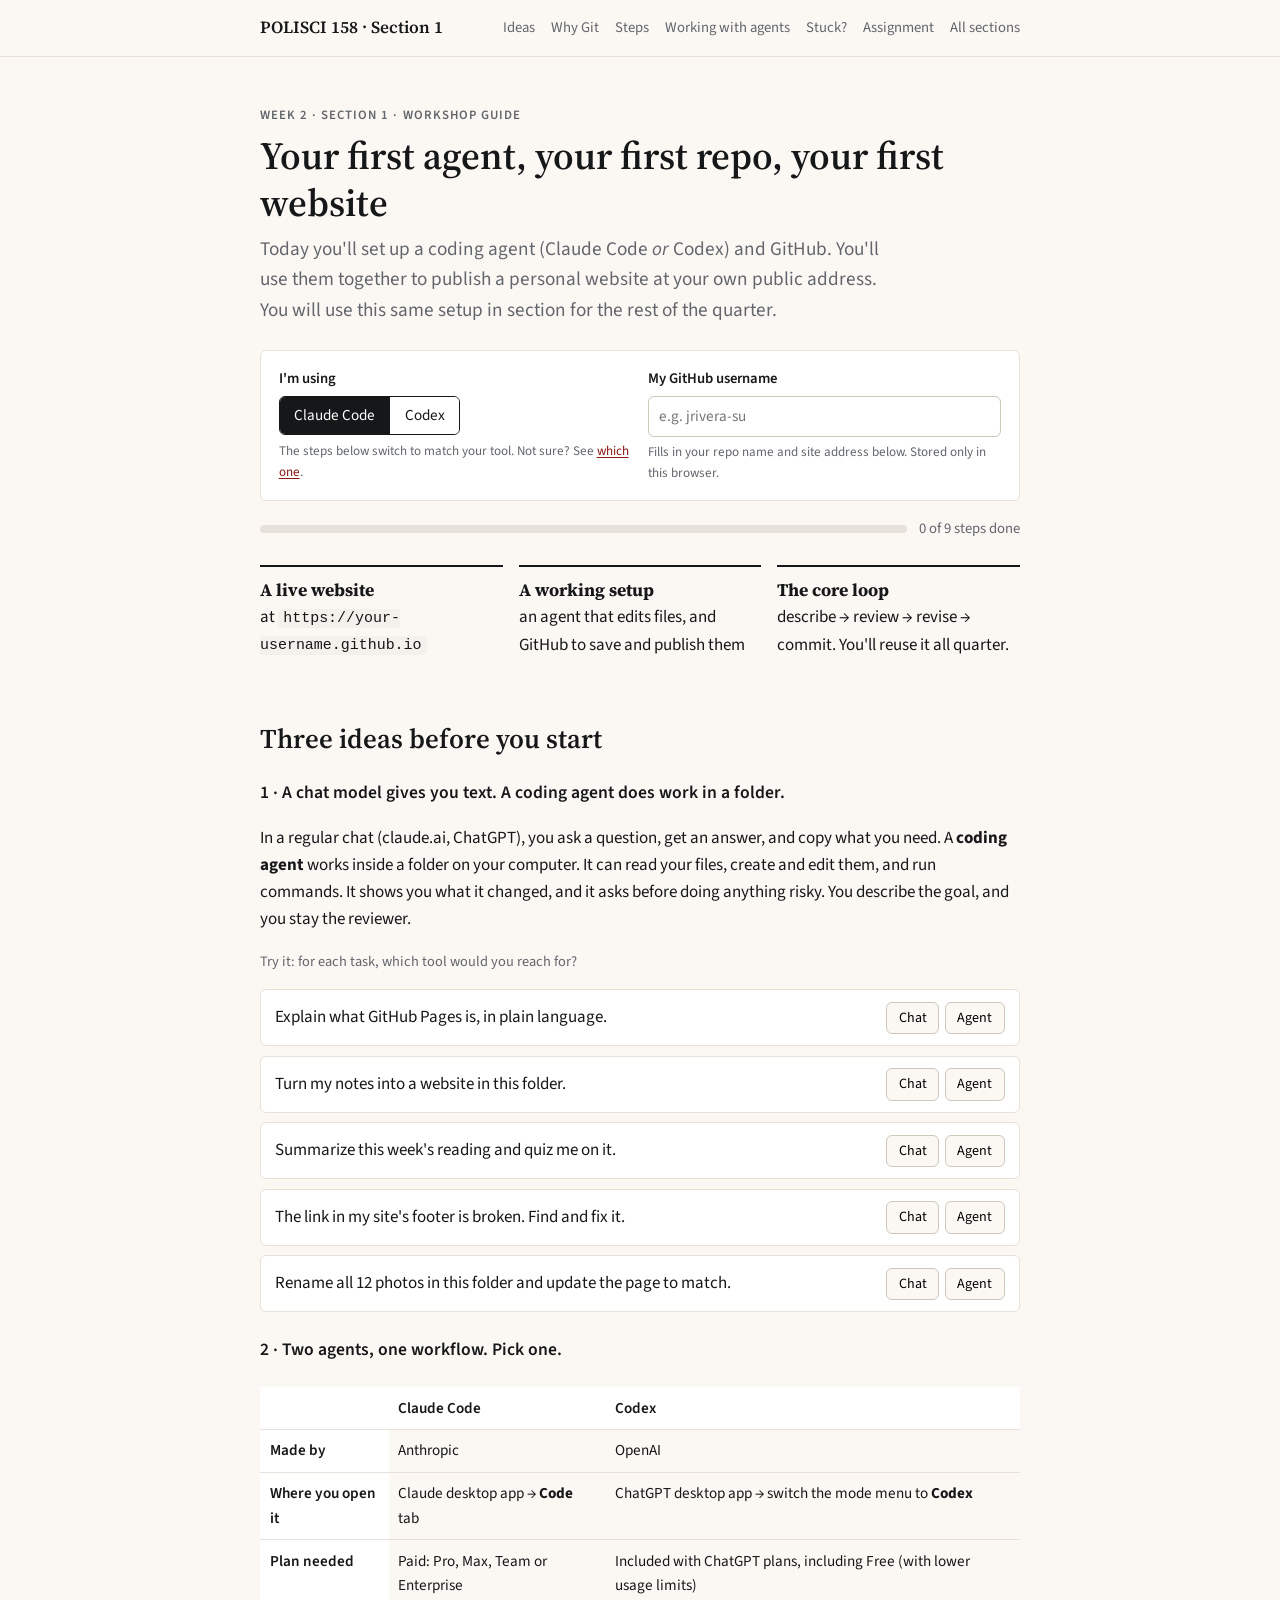
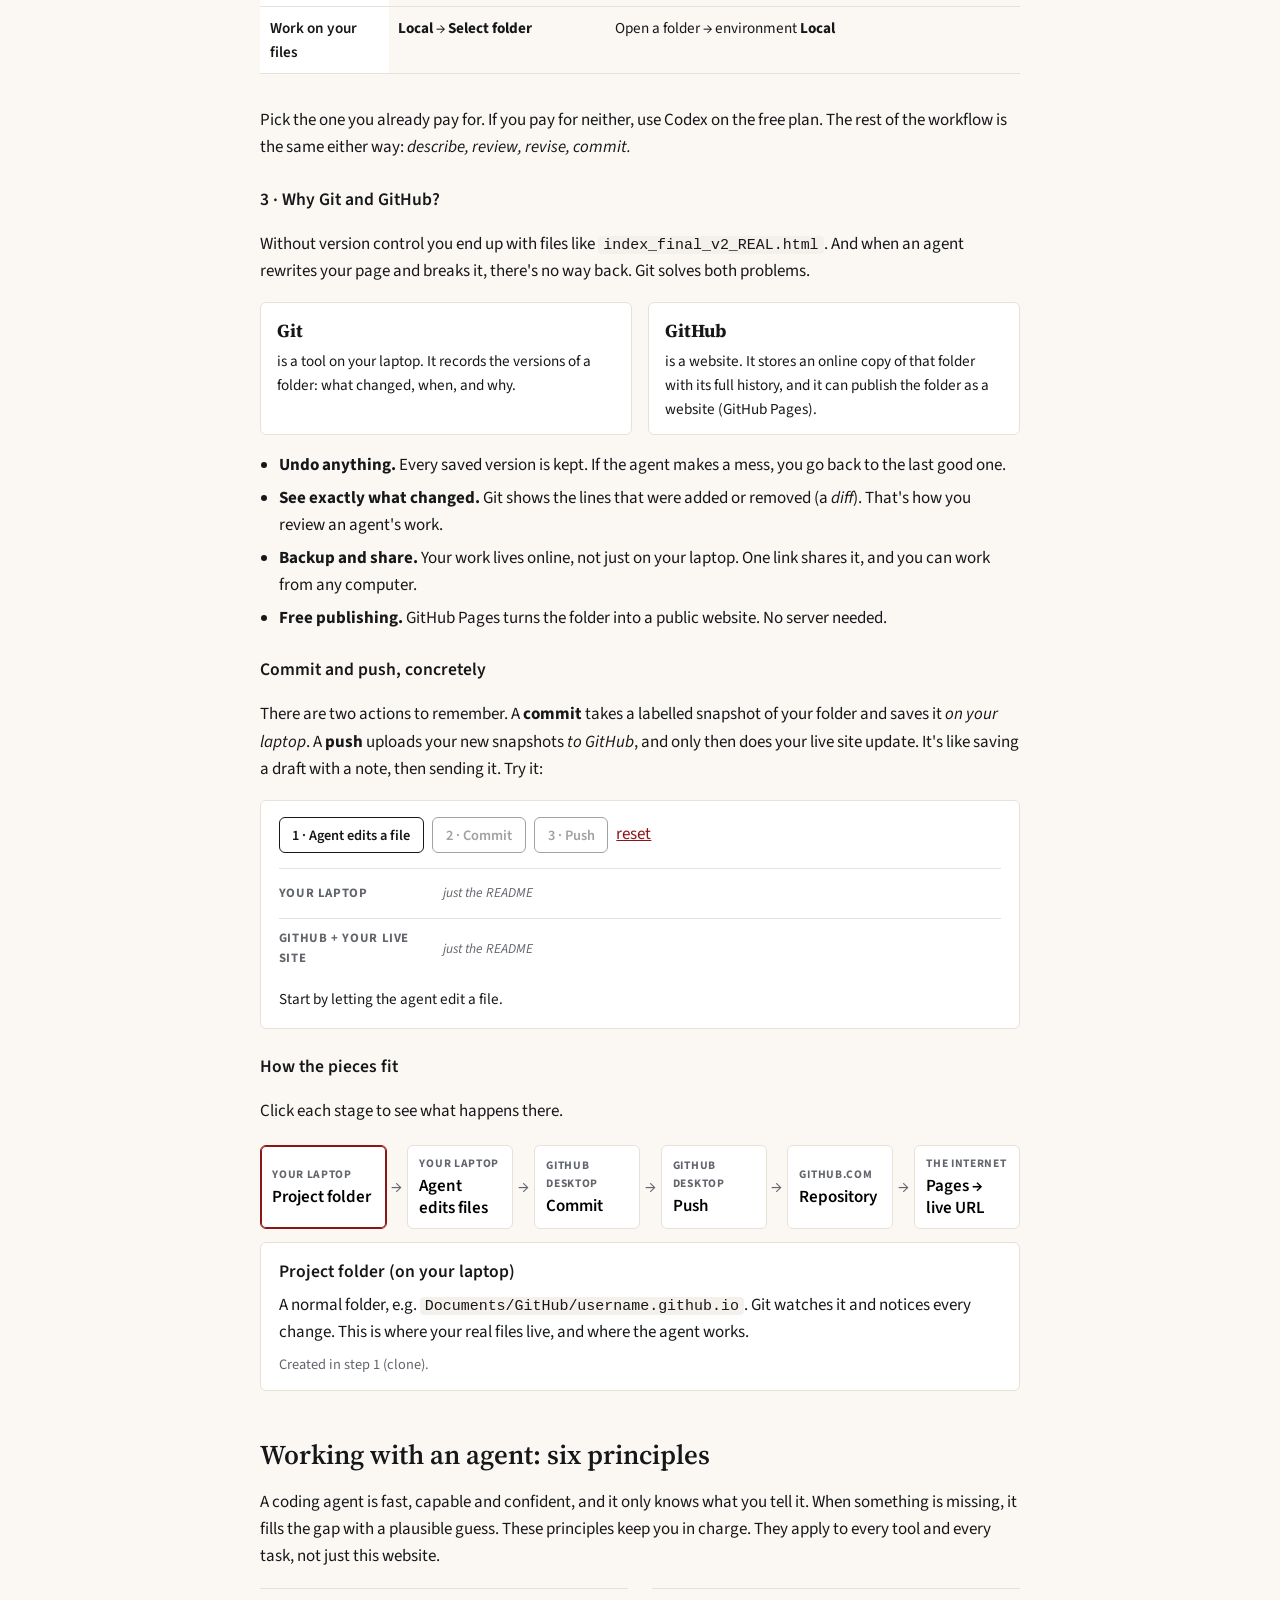
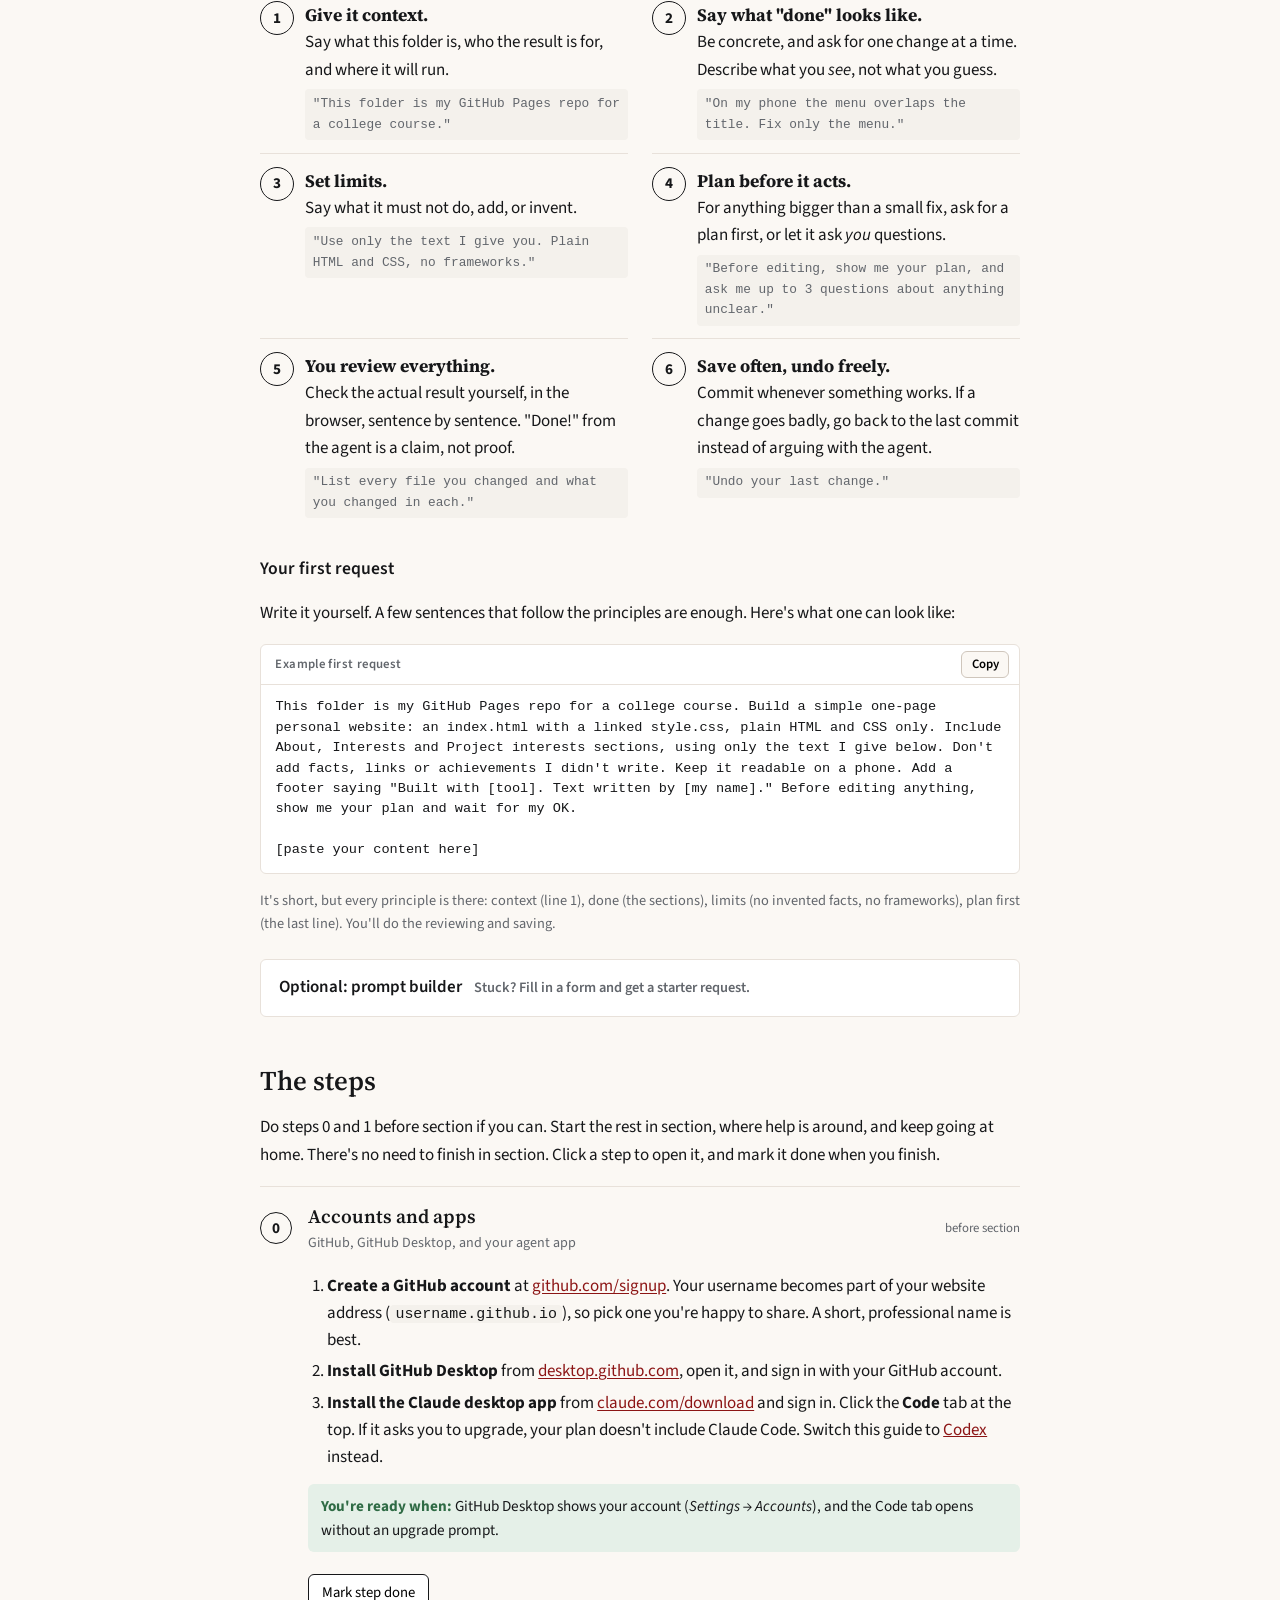
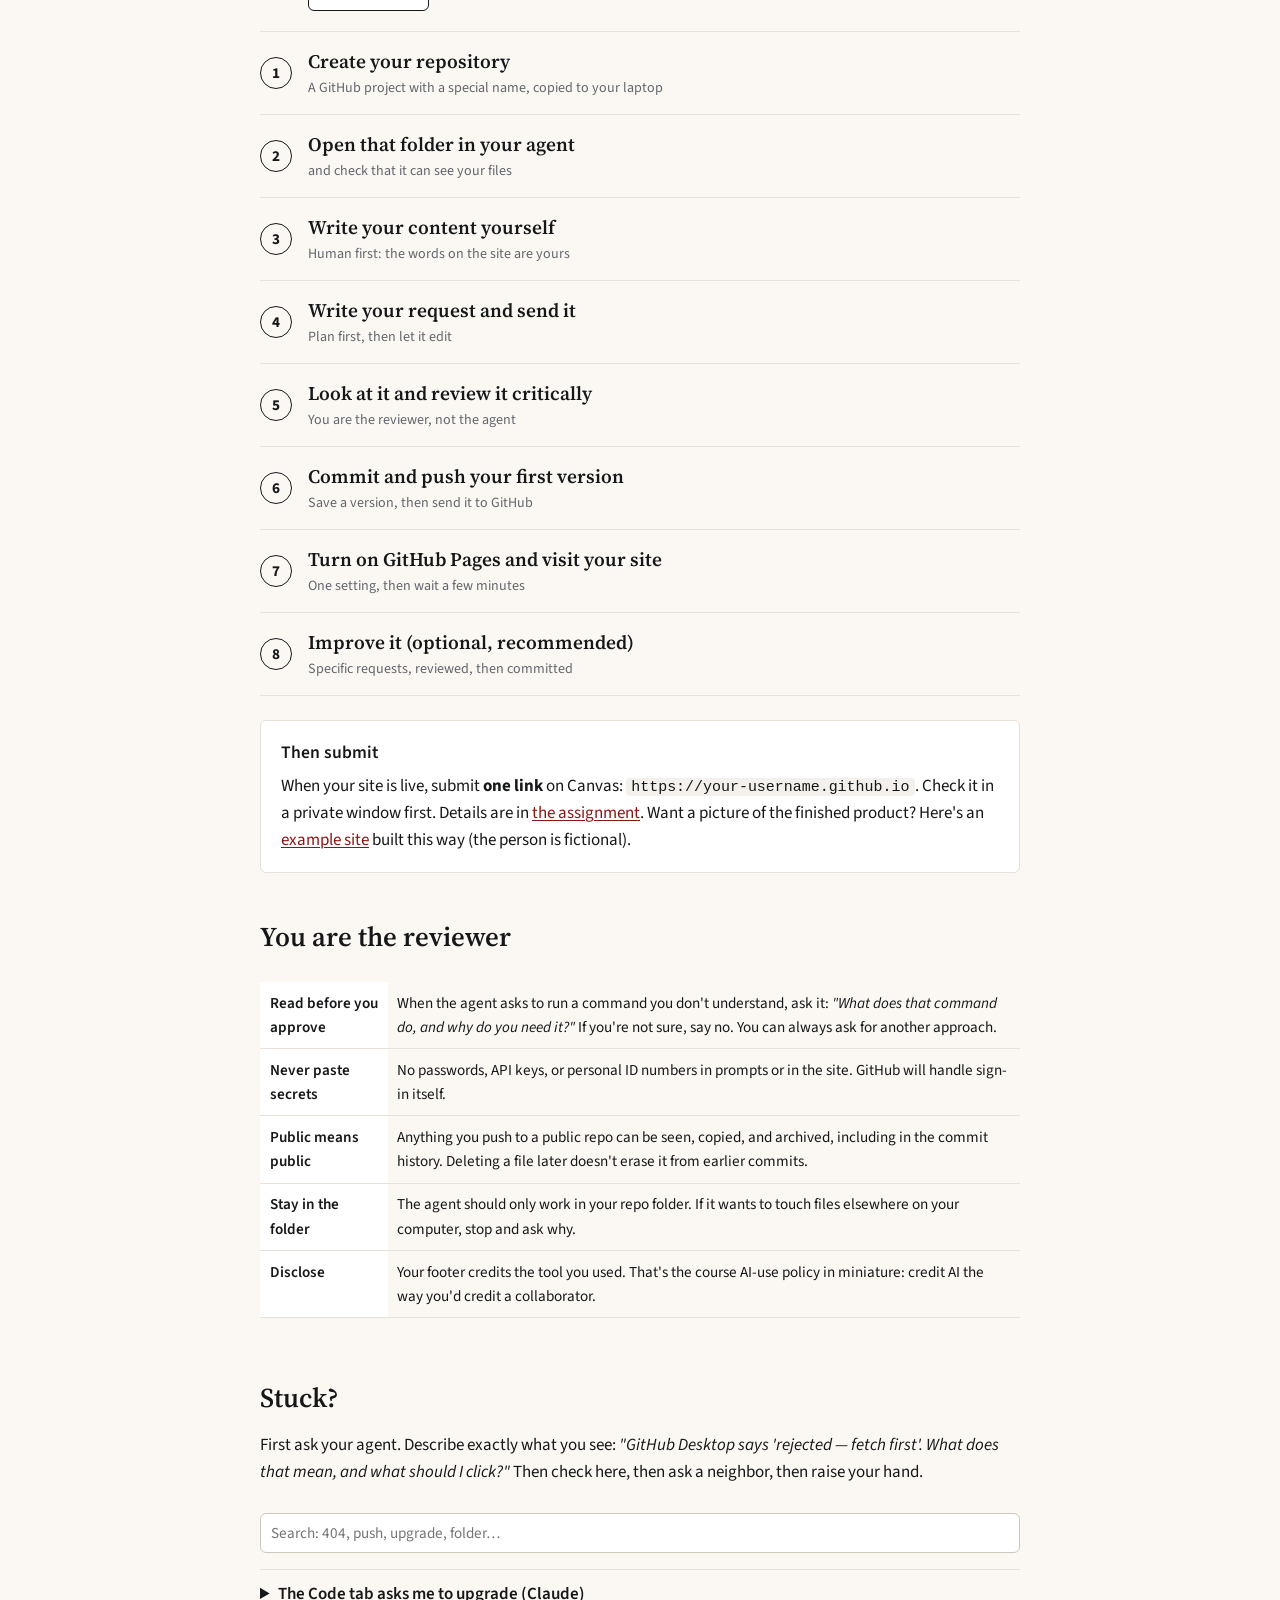
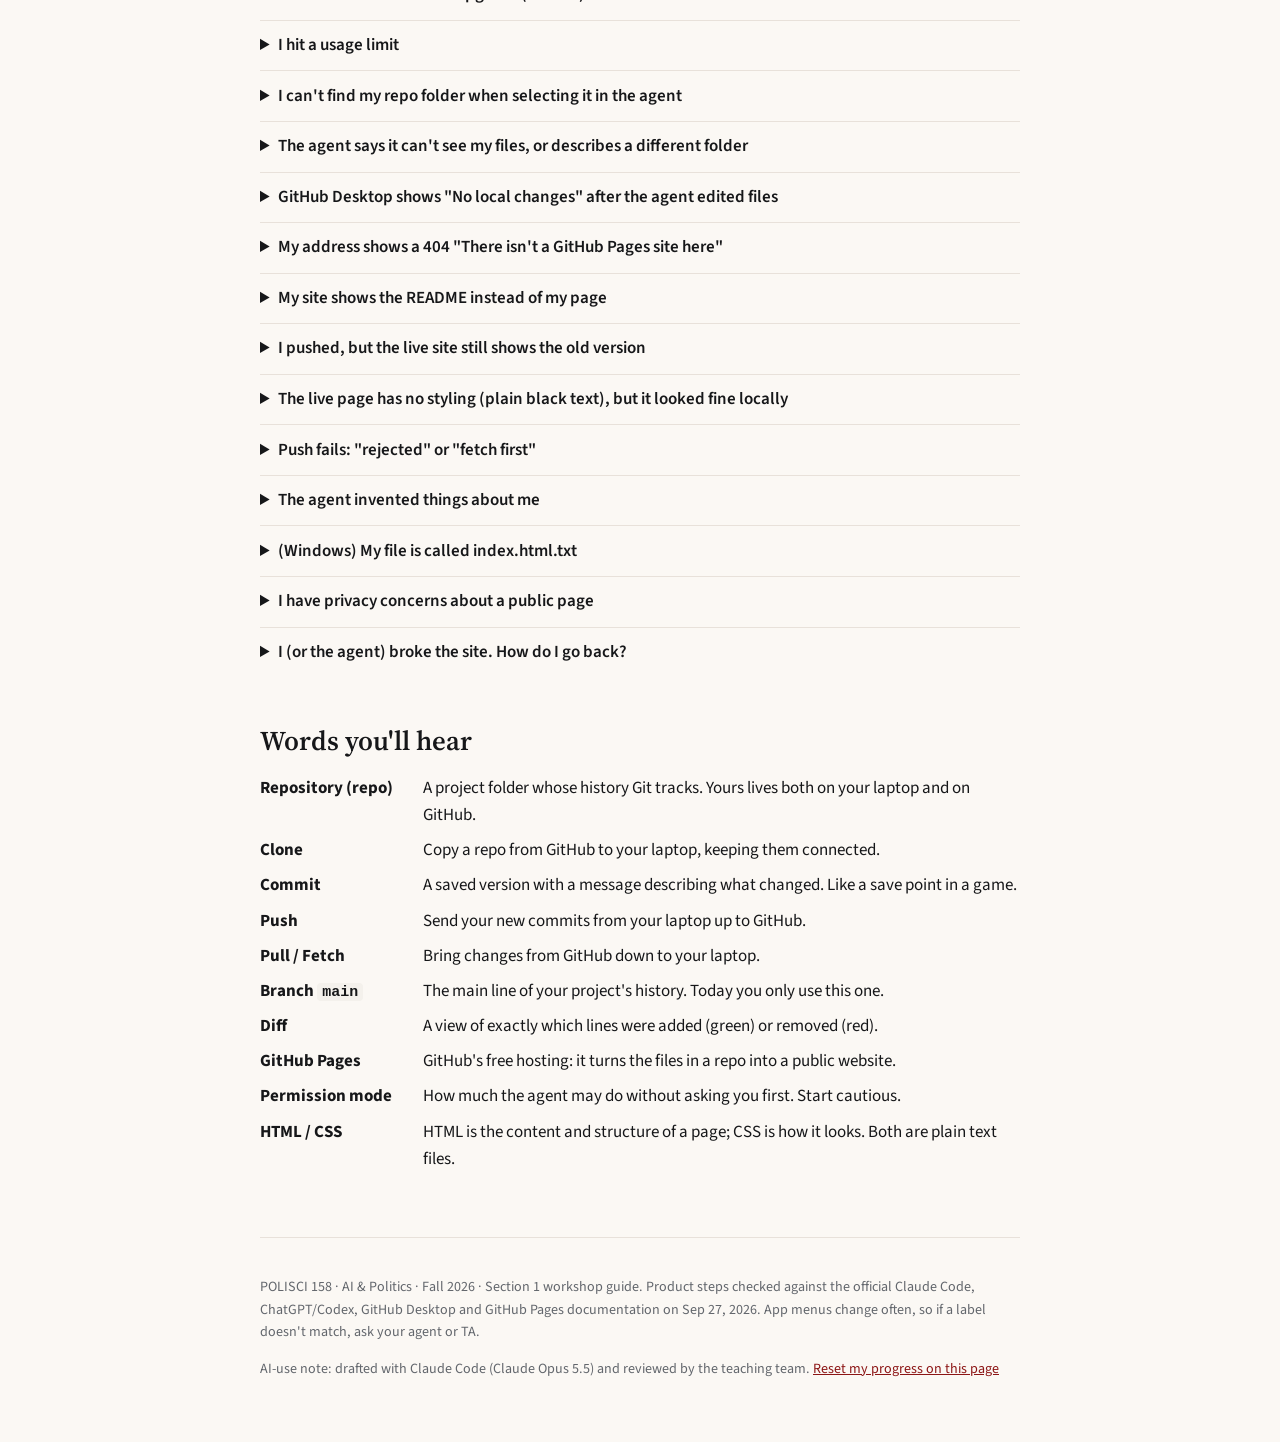
==== docs/section-01/index.html @ 3570fef5 "First Section" ====
<!DOCTYPE html>
<html lang="en">
<head>
<meta charset="utf-8">
<meta name="viewport" content="width=device-width, initial-scale=1">
<title>Section 1 · Getting started with a coding agent + GitHub · POLISCI 158</title>
<meta name="description" content="POLISCI 158 Section 1 workshop: set up Claude Code or Codex, learn the GitHub basics, and publish your personal website.">
<link rel="preconnect" href="https://fonts.googleapis.com">
<link rel="preconnect" href="https://fonts.gstatic.com" crossorigin>
<link href="https://fonts.googleapis.com/css2?family=Source+Sans+3:wght@400;600;700&family=Source+Serif+4:wght@400;600;700&display=swap" rel="stylesheet">
<link rel="stylesheet" href="style.css">
</head>
<body data-route="claude">

<header class="topbar">
  <div class="wrap">
    <a class="brand" href="#top">POLISCI 158 · Section 1</a>
    <nav aria-label="Page sections">
      <a href="#ideas">Ideas</a>
      <a href="#why-git">Why Git</a>
      <a href="#steps">Steps</a>
      <a href="#principles">Working with agents</a>
      <a href="#stuck">Stuck?</a>
      <a href="assignment.html">Assignment</a>
      <a href="../index.html">All sections</a>
    </nav>
  </div>
</header>

<main id="top" class="wrap">

  <!-- ============ HERO ============ -->
  <section class="hero">
    <p class="eyebrow">Week 2 · Section 1 · Workshop guide</p>
    <h1>Your first agent, your first repo, your first website</h1>
    <p class="lede">Today you'll set up a coding agent (Claude Code <em>or</em> Codex) and GitHub. You'll use them together to publish a personal website at your own public address. You will use this same setup in section for the rest of the quarter.</p>

    <div class="controls" aria-label="Personalize this guide">
      <div>
        <span id="route-label" style="display:block;font-weight:600;font-size:.92rem;margin-bottom:.35rem">I'm using</span>
        <div class="segmented" role="group" aria-labelledby="route-label">
          <button type="button" data-route-btn="claude" aria-pressed="true">Claude Code</button>
          <button type="button" data-route-btn="codex" aria-pressed="false">Codex</button>
        </div>
        <p class="hint">The steps below switch to match your tool. Not sure? See <a href="#two-agents">which one</a>.</p>
      </div>
      <div>
        <label for="gh-user">My GitHub username</label>
        <input id="gh-user" type="text" autocomplete="off" spellcheck="false" placeholder="e.g. jrivera-su">
        <p class="hint">Fills in your repo name and site address below. Stored only in this browser.</p>
      </div>
    </div>

    <div class="progress" aria-live="polite">
      <div class="bar" aria-hidden="true"><span id="progress-fill"></span></div>
      <span id="progress-text">0 of 9 steps done</span>
    </div>

    <ul class="outcomes">
      <li><strong>A live website</strong>at <code class="u-url">https://YOUR-USERNAME.github.io</code></li>
      <li><strong>A working setup</strong>an agent that edits files, and GitHub to save and publish them</li>
      <li><strong>The core loop</strong>describe → review → revise → commit. You'll reuse it all quarter.</li>
    </ul>
  </section>

  <!-- ============ IDEAS ============ -->
  <section id="ideas">
    <h2>Three ideas before you start</h2>

    <h3>1 · A chat model gives you text. A coding agent does work in a folder.</h3>
    <p>In a regular chat (claude.ai, ChatGPT), you ask a question, get an answer, and copy what you need. A <strong>coding agent</strong> works inside a folder on your computer. It can read your files, create and edit them, and run commands. It shows you what it changed, and it asks before doing anything risky. You describe the goal, and you stay the reviewer.</p>
    <p class="muted small">Try it: for each task, which tool would you reach for?</p>

    <div class="sorter" id="sorter">
      <div class="scenario" data-answer="chat">
        <span>Explain what GitHub Pages is, in plain language.</span>
        <span class="choices"><button type="button" data-pick="chat">Chat</button><button type="button" data-pick="agent">Agent</button></span>
        <p class="feedback">A question with a text answer. Nothing on your computer needs to change.</p>
      </div>
      <div class="scenario" data-answer="agent">
        <span>Turn my notes into a website in this folder.</span>
        <span class="choices"><button type="button" data-pick="chat">Chat</button><button type="button" data-pick="agent">Agent</button></span>
        <p class="feedback">Creating several files that must fit together is agent work. A chat would make you copy and paste every file by hand.</p>
      </div>
      <div class="scenario" data-answer="chat">
        <span>Summarize this week's reading and quiz me on it.</span>
        <span class="choices"><button type="button" data-pick="chat">Chat</button><button type="button" data-pick="agent">Agent</button></span>
        <p class="feedback">Understanding and conversation, with no files to build. Chat is the better fit.</p>
      </div>
      <div class="scenario" data-answer="agent">
        <span>The link in my site's footer is broken. Find and fix it.</span>
        <span class="choices"><button type="button" data-pick="chat">Chat</button><button type="button" data-pick="agent">Agent</button></span>
        <p class="feedback">The agent can open the actual file, find the bug, and fix it where it lives.</p>
      </div>
      <div class="scenario" data-answer="agent">
        <span>Rename all 12 photos in this folder and update the page to match.</span>
        <span class="choices"><button type="button" data-pick="chat">Chat</button><button type="button" data-pick="agent">Agent</button></span>
        <p class="feedback">Repetitive changes across many files are exactly what agents are good at.</p>
      </div>
    </div>

    <h3 id="two-agents">2 · Two agents, one workflow. Pick one.</h3>
    <div class="table-scroll">
    <table>
      <thead><tr><th></th><th>Claude Code</th><th>Codex</th></tr></thead>
      <tbody>
        <tr><th scope="row">Made by</th><td>Anthropic</td><td>OpenAI</td></tr>
        <tr><th scope="row">Where you open it</th><td>Claude desktop app → <strong>Code</strong> tab</td><td>ChatGPT desktop app → switch the mode menu to <strong>Codex</strong></td></tr>
        <tr><th scope="row">Plan needed</th><td>Paid: Pro, Max, Team or Enterprise</td><td>Included with ChatGPT plans, including Free (with lower usage limits)</td></tr>
        <tr><th scope="row">Work on your files</th><td><strong>Local</strong> → <strong>Select folder</strong></td><td>Open a folder → environment <strong>Local</strong></td></tr>
      </tbody>
    </table>
    </div>
    <p>Pick the one you already pay for. If you pay for neither, use Codex on the free plan. The rest of the workflow is the same either way: <em>describe, review, revise, commit.</em></p>

    <h3 id="why-git">3 · Why Git and GitHub?</h3>
    <p>Without version control you end up with files like <code>index_final_v2_REAL.html</code>. And when an agent rewrites your page and breaks it, there's no way back. Git solves both problems.</p>
    <div class="gitwhat">
      <div><strong>Git</strong> is a tool on your laptop. It records the versions of a folder: what changed, when, and why.</div>
      <div><strong>GitHub</strong> is a website. It stores an online copy of that folder with its full history, and it can publish the folder as a website (GitHub Pages).</div>
    </div>
    <ul class="benefits">
      <li><strong>Undo anything.</strong> Every saved version is kept. If the agent makes a mess, you go back to the last good one.</li>
      <li><strong>See exactly what changed.</strong> Git shows the lines that were added or removed (a <em>diff</em>). That's how you review an agent's work.</li>
      <li><strong>Backup and share.</strong> Your work lives online, not just on your laptop. One link shares it, and you can work from any computer.</li>
      <li><strong>Free publishing.</strong> GitHub Pages turns the folder into a public website. No server needed.</li>
    </ul>

    <h3>Commit and push, concretely</h3>
    <p>There are two actions to remember. A <strong>commit</strong> takes a labelled snapshot of your folder and saves it <em>on your laptop</em>. A <strong>push</strong> uploads your new snapshots <em>to GitHub</em>, and only then does your live site update. It's like saving a draft with a note, then sending it. Try it:</p>
    <div class="gitsim" id="gitsim">
      <div class="gs-buttons">
        <button type="button" class="btn secondary" data-gs="edit">1 · Agent edits a file</button>
        <button type="button" class="btn secondary" data-gs="commit">2 · Commit</button>
        <button type="button" class="btn secondary" data-gs="push">3 · Push</button>
        <button type="button" class="linkbtn" data-gs="reset">reset</button>
      </div>
      <div class="gs-row"><span class="gs-label">Your laptop</span><div class="gs-track" id="gs-local"></div></div>
      <div class="gs-row"><span class="gs-label">GitHub + your live site</span><div class="gs-track" id="gs-remote"></div></div>
      <p class="gs-msg" id="gs-msg" aria-live="polite"></p>
    </div>

    <h3>How the pieces fit</h3>
    <p>Click each stage to see what happens there.</p>
    <ol class="pipeline" id="pipeline">
      <li><button type="button" data-node="folder" aria-pressed="true"><span class="where">Your laptop</span><span class="what">Project folder</span></button></li>
      <li><button type="button" data-node="agent" aria-pressed="false"><span class="where">Your laptop</span><span class="what">Agent edits files</span></button></li>
      <li><button type="button" data-node="commit" aria-pressed="false"><span class="where">GitHub Desktop</span><span class="what">Commit</span></button></li>
      <li><button type="button" data-node="push" aria-pressed="false"><span class="where">GitHub Desktop</span><span class="what">Push</span></button></li>
      <li><button type="button" data-node="github" aria-pressed="false"><span class="where">github.com</span><span class="what">Repository</span></button></li>
      <li><button type="button" data-node="pages" aria-pressed="false"><span class="where">The internet</span><span class="what">Pages → live URL</span></button></li>
    </ol>
    <div class="pipeline-detail" id="pipeline-detail" aria-live="polite"></div>
  </section>

  <!-- ============ WORKING WITH AGENTS ============ -->
  <section id="principles">
    <h2>Working with an agent: six principles</h2>
    <p>A coding agent is fast, capable and confident, and it only knows what you tell it. When something is missing, it fills the gap with a plausible guess. These principles keep you in charge. They apply to every tool and every task, not just this website.</p>
    <ol class="principles">
      <li><strong>Give it context.</strong> Say what this folder is, who the result is for, and where it will run.
        <span class="eg">"This folder is my GitHub Pages repo for a college course."</span></li>
      <li><strong>Say what "done" looks like.</strong> Be concrete, and ask for one change at a time. Describe what you <em>see</em>, not what you guess.
        <span class="eg">"On my phone the menu overlaps the title. Fix only the menu."</span></li>
      <li><strong>Set limits.</strong> Say what it must not do, add, or invent.
        <span class="eg">"Use only the text I give you. Plain HTML and CSS, no frameworks."</span></li>
      <li><strong>Plan before it acts.</strong> For anything bigger than a small fix, ask for a plan first, or let it ask <em>you</em> questions.
        <span class="eg">"Before editing, show me your plan, and ask me up to 3 questions about anything unclear."</span></li>
      <li><strong>You review everything.</strong> Check the actual result yourself, in the browser, sentence by sentence. "Done!" from the agent is a claim, not proof.
        <span class="eg">"List every file you changed and what you changed in each."</span></li>
      <li><strong>Save often, undo freely.</strong> Commit whenever something works. If a change goes badly, go back to the last commit instead of arguing with the agent.
        <span class="eg">"Undo your last change."</span></li>
    </ol>

    <h3>Your first request</h3>
    <p>Write it yourself. A few sentences that follow the principles are enough. Here's what one can look like:</p>
    <div class="prompt"><div class="bar"><span>Example first request</span><button type="button" class="copy">Copy</button></div>
<pre>This folder is my GitHub Pages repo for a college course. Build a simple one-page personal website: an index.html with a linked style.css, plain HTML and CSS only. Include About, Interests and Project interests sections, using only the text I give below. Don't add facts, links or achievements I didn't write. Keep it readable on a phone. Add a footer saying "Built with [tool]. Text written by [my name]." Before editing anything, show me your plan and wait for my OK.

[paste your content here]</pre></div>
    <p class="muted small">It's short, but every principle is there: context (line 1), done (the sections), limits (no invented facts, no frameworks), plan first (the last line). You'll do the reviewing and saving.</p>

    <details class="optional-builder" id="builder">
      <summary><span>Optional: prompt builder</span> <span class="muted small">Stuck? Fill in a form and get a starter request.</span></summary>
      <p class="small muted" style="margin-top:.8rem">Everything stays in this browser. Nothing is sent anywhere.</p>
    <div class="builder">
      <form id="builder-form" autocomplete="off" onsubmit="return false">
        <div class="field">
          <label for="f-name">Name</label>
          <input type="text" id="f-name" data-field="name" placeholder="Jordan Rivera">
        </div>
        <div class="field">
          <label for="f-about">About you (2–4 sentences, in your own words)</label>
          <textarea id="f-about" data-field="about" placeholder="I'm a sophomore thinking about majoring in Political Science. I grew up in…"></textarea>
        </div>
        <div class="field">
          <label for="f-interests">Interests (one per line)</label>
          <textarea id="f-interests" data-field="interests" placeholder="Local elections&#10;Urban transit&#10;Film photography"></textarea>
        </div>
        <div class="field">
          <label for="f-pint">Project interests: what kinds of course projects you'd like to work on</label>
          <textarea id="f-pint" data-field="pint" placeholder="e.g. how campaigns use AI for voter outreach; AI in local government; I'm happy to do the data work"></textarea>
          <p class="hint">This helps classmates with similar interests find you as a group partner for the final project.</p>
        </div>
        <div class="field">
          <label for="f-pdone">Something you've worked on (optional)</label>
          <textarea id="f-pdone" data-field="pdone" style="min-height:3.5rem" placeholder="A class paper, a club, a job, a creative project…"></textarea>
        </div>
        <div class="field">
          <label for="f-links">Links (optional, one per line)</label>
          <textarea id="f-links" data-field="links" style="min-height:3.5rem" placeholder="LinkedIn: https://…"></textarea>
        </div>
        <div class="field">
          <label for="f-style">Look and feel</label>
          <select id="f-style" data-field="style">
            <option value="clean and minimal: lots of white space, one accent color, a serif font for headings">Clean and minimal</option>
            <option value="warm and editorial: off-white background, serif body text, like a magazine page">Warm and editorial</option>
            <option value="bold and modern: large headings, a strong accent color, a sans-serif font">Bold and modern</option>
            <option value="dark mode: dark background, light text, with good contrast">Dark mode</option>
            <option value="custom">Something else (describe below)…</option>
          </select>
          <input type="text" id="f-style-custom" data-field="stylecustom" placeholder="Describe the look you want" style="margin-top:.5rem;display:none">
        </div>
        <p class="privacy-note">Saved in this browser's local storage so you don't lose it. <button type="button" class="linkbtn" id="clear-form">Clear my content</button></p>
      </form>

      <div class="out">
        <div class="prompt"><div class="bar"><span>Starter request · for <span class="u-tool">Claude Code</span></span><button type="button" class="copy" data-copy-target="gen-prompt">Copy</button></div>
<pre id="gen-prompt"></pre></div>
        <p class="muted small">Highlighted text = still to fill in. Before you send it, compare it with the principles above: can you spot each one? Edit it so it sounds like you.</p>
      </div>
    </div>
    </details>
  </section>

  <!-- ============ STEPS ============ -->
  <section id="steps">
    <h2>The steps</h2>
    <p>Do steps 0 and 1 before section if you can. Start the rest in section, where help is around, and keep going at home. There's no need to finish in section. Click a step to open it, and mark it done when you finish.</p>

    <ol class="steps" id="step-list">

      <!-- STEP 0 -->
      <li class="step" data-step="0">
        <details>
          <summary><span class="num">0</span><span class="title">Accounts and apps<small>GitHub, GitHub Desktop, and your agent app</small></span><span class="when">before section</span></summary>
          <div class="body">
            <ol>
              <li><strong>Create a GitHub account</strong> at <a href="https://github.com/signup" target="_blank" rel="noopener">github.com/signup</a>. Your username becomes part of your website address (<code>username.github.io</code>), so pick one you're happy to share. A short, professional name is best.</li>
              <li><strong>Install GitHub Desktop</strong> from <a href="https://desktop.github.com" target="_blank" rel="noopener">desktop.github.com</a>, open it, and sign in with your GitHub account.</li>
              <li data-only="claude"><strong>Install the Claude desktop app</strong> from <a href="https://claude.com/download" target="_blank" rel="noopener">claude.com/download</a> and sign in. Click the <strong>Code</strong> tab at the top. If it asks you to upgrade, your plan doesn't include Claude Code. Switch this guide to <button type="button" class="linkbtn" data-route-btn="codex">Codex</button> instead.</li>
              <li data-only="codex"><strong>Install the ChatGPT desktop app</strong> from <a href="https://chatgpt.com/download" target="_blank" rel="noopener">chatgpt.com/download</a> and sign in with your ChatGPT account. Find the mode menu and switch it from <strong>ChatGPT</strong> to <strong>Codex</strong>.</li>
            </ol>
            <p class="expect"><strong>You're ready when:</strong> GitHub Desktop shows your account (<em>Settings → Accounts</em>), and <span data-only="claude">the Code tab opens without an upgrade prompt.</span><span data-only="codex">Codex mode opens and offers to work in a folder.</span></p>
            <button type="button" class="done-toggle" data-done="0" aria-pressed="false">Mark step done</button>
          </div>
        </details>
      </li>

      <!-- STEP 1 -->
      <li class="step" data-step="1">
        <details>
          <summary><span class="num">1</span><span class="title">Create your repository<small>A GitHub project with a special name, copied to your laptop</small></span></summary>
          <div class="body">
            <p>A <strong>repository</strong> (repo) is a project folder that Git tracks. GitHub has one rule for personal sites: if the repo is named exactly <code><span class="u-user">YOUR-USERNAME</span>.github.io</code>, it is published at that address.</p>
            <h3>On github.com</h3>
            <ol>
              <li>Click <strong>+</strong> (top right) → <strong>New repository</strong>.</li>
              <li>Repository name: <code><span class="u-user">YOUR-USERNAME</span>.github.io</code>. It must match your username exactly.</li>
              <li>Visibility: <strong>Public</strong>. Turn <strong>Add README</strong> on.</li>
              <li>Click <strong>Create repository</strong>.</li>
            </ol>
            <h3>In GitHub Desktop</h3>
            <ol>
              <li><strong>File → Clone repository…</strong> → choose <code><span class="u-user">YOUR-USERNAME</span>.github.io</code> from the list.</li>
              <li>Note the <strong>Local path</strong>. By default it's <code>Documents/GitHub/<span class="u-user">YOUR-USERNAME</span>.github.io</code>. Click <strong>Clone</strong>.</li>
            </ol>
            <p class="expect"><strong>You're ready when:</strong> GitHub Desktop shows <em>Current repository: <span class="u-user">YOUR-USERNAME</span>.github.io</em>, and <strong>Repository → Show in Finder</strong> (Mac) or <strong>Show in Explorer</strong> (Windows) opens a folder containing <code>README.md</code>.</p>
            <button type="button" class="done-toggle" data-done="1" aria-pressed="false">Mark step done</button>
          </div>
        </details>
      </li>

      <!-- STEP 2 -->
      <li class="step" data-step="2">
        <details>
          <summary><span class="num">2</span><span class="title">Open that folder in your agent<small>and check that it can see your files</small></span></summary>
          <div class="body">
            <div data-only="claude">
              <ol>
                <li>In the Claude app, open the <strong>Code</strong> tab.</li>
                <li>Choose <strong>Local</strong>, click <strong>Select folder</strong>, and pick <code>Documents/GitHub/<span class="u-user">YOUR-USERNAME</span>.github.io</code>.</li>
                <li>Next to the send button, set the permission mode to <strong>Manual</strong> for today. Claude will show you each change and wait for <strong>Accept</strong> or <strong>Reject</strong>. It's slower, but you'll see exactly what an agent does. You can switch to <strong>Accept edits</strong> once you're comfortable.</li>
              </ol>
            </div>
            <div data-only="codex">
              <ol>
                <li>In the ChatGPT app, switch the mode menu to <strong>Codex</strong>.</li>
                <li>Open a folder and pick <code>Documents/GitHub/<span class="u-user">YOUR-USERNAME</span>.github.io</code>.</li>
                <li>Choose the <strong>Local</strong> environment, which works directly in that folder. Don't use Worktree or Cloud today.</li>
                <li>If Codex asks for permission to edit files or run a command, read the request before you approve it.</li>
              </ol>
            </div>
            <p>Your first message is a warm-up. It changes nothing, and it proves the agent is looking at the right folder:</p>
            <div class="prompt"><div class="bar"><span>Warm-up prompt</span><button type="button" class="copy">Copy</button></div>
<pre>What files are in this folder? In two sentences, explain what this project is and what GitHub Pages will do with it. Don't change anything yet.</pre></div>
            <p class="expect"><strong>You're ready when:</strong> the agent mentions <code>README.md</code> and your repo name. If it describes some other folder, you opened the wrong one. Go back to step 2.</p>
            <button type="button" class="done-toggle" data-done="2" aria-pressed="false">Mark step done</button>
          </div>
        </details>
      </li>

      <!-- STEP 3 -->
      <li class="step" data-step="3">
        <details>
          <summary><span class="num">3</span><span class="title">Write your content yourself<small>Human first: the words on the site are yours</small></span></summary>
          <div class="body">
            <p>Before you ask the agent for anything, write your content in any notes app: a short About, a few Interests, and your Project interests. The agent handles the structure and styling. You supply the substance. This matches the course AI policy: <em>written work must be in your own words</em>.</p>
            <ul>
              <li>2–4 sentences are plenty for About. Write the way you'd introduce yourself at a club fair.</li>
              <li><strong>Project interests:</strong> what kinds of projects you'd like to work on in this course (topics, questions, or the kind of work you enjoy, like data, writing, or design). Classmates will use this to find group partners for the final project. You can also mention something you've worked on before.</li>
              <li>Only include what you're comfortable having online. Leave out your phone number, home address, and student ID.</li>
            </ul>
            <button type="button" class="done-toggle" data-done="3" aria-pressed="false">Mark step done</button>
          </div>
        </details>
      </li>

      <!-- STEP 4 -->
      <li class="step" data-step="4">
        <details>
          <summary><span class="num">4</span><span class="title">Write your request and send it<small>Plan first, then let it edit</small></span></summary>
          <div class="body">
            <ol>
              <li>Write your first request yourself, following the <a href="#principles">six principles</a>. The example there is a good starting point. Paste your content from step 3 below it and send. If you're stuck, the optional <a href="#builder" data-open-builder>prompt builder</a> can draft one for you.</li>
              <li>Your request asks the agent to <strong>propose a plan and wait</strong>. Read the plan. If something is off (e.g., "I'll add a contact form"), reply with the correction. When it looks right, reply <em>"Looks good, go ahead."</em></li>
              <li><span data-only="claude">In Manual mode, each file change appears as a diff with <strong>Accept</strong>/<strong>Reject</strong>. Skim it, then accept.</span><span data-only="codex">Approve file edits when asked. Codex lists the files it changed at the end of its reply.</span></li>
            </ol>
            <p class="expect"><strong>You're ready when:</strong> your folder contains <code>index.html</code> (and probably <code>style.css</code>).</p>
            <button type="button" class="done-toggle" data-done="4" aria-pressed="false">Mark step done</button>
          </div>
        </details>
      </li>

      <!-- STEP 5 -->
      <li class="step" data-step="5">
        <details>
          <summary><span class="num">5</span><span class="title">Look at it and review it critically<small>You are the reviewer, not the agent</small></span></summary>
          <div class="body">
            <p>Open <code>index.html</code> in your browser. Double-click it in Finder or Explorer, or drag it onto a browser window.<span data-only="claude"> You can also ask Claude to "open a preview of index.html."</span> Then check:</p>
            <ul>
              <li><strong>Accuracy.</strong> Read every sentence. Did the agent add anything you didn't write, like a made-up award, a university you didn't attend, or an extra link? Agents fill gaps with plausible fiction.</li>
              <li><strong>Phone width.</strong> Narrow the browser window until it's phone-sized. Is the text still readable? Does the navigation still work?</li>
              <li><strong>Links.</strong> Click every one.</li>
              <li><strong>Taste.</strong> Is there anything you'd be embarrassed to show a professor? That goes on your revision list.</li>
            </ul>
            <button type="button" class="done-toggle" data-done="5" aria-pressed="false">Mark step done</button>
          </div>
        </details>
      </li>

      <!-- STEP 6 -->
      <li class="step" data-step="6">
        <details>
          <summary><span class="num">6</span><span class="title">Commit and push your first version<small>Save a version, then send it to GitHub</small></span></summary>
          <div class="body">
            <ol>
              <li>Switch to GitHub Desktop. The <strong>Changes</strong> tab lists the new files. Click one to see its diff (green = added lines).</li>
              <li>In the <strong>Summary</strong> box (bottom left), describe the change, e.g. <code>Add first version of personal site</code>.</li>
              <li>Click <strong>Commit to main</strong>. This creates a version on your laptop that you can always return to.</li>
              <li>Click <strong>Push origin</strong> (top bar). This sends your commits to GitHub.</li>
            </ol>
            <p class="warn">Commit ≠ push. A commit saves a version <em>locally</em>. Nothing reaches GitHub, or your live site, until you <strong>push</strong>.</p>
            <p class="expect"><strong>You're ready when:</strong> on github.com, your repo shows <code>index.html</code> and your commit message.</p>
            <button type="button" class="done-toggle" data-done="6" aria-pressed="false">Mark step done</button>
          </div>
        </details>
      </li>

      <!-- STEP 7 -->
      <li class="step" data-step="7">
        <details>
          <summary><span class="num">7</span><span class="title">Turn on GitHub Pages and visit your site<small>One setting, then wait a few minutes</small></span></summary>
          <div class="body">
            <ol>
              <li>On github.com, open your repo → <strong>Settings</strong> → <strong>Pages</strong> (left sidebar).</li>
              <li>Under <strong>Build and deployment</strong>, set Source to <strong>Deploy from a branch</strong>. Set Branch to <strong>main</strong> and folder to <strong>/ (root)</strong>, then click <strong>Save</strong>. Your <code>username.github.io</code> repo may already be set up this way.</li>
              <li>Wait. It can take up to <strong>10 minutes</strong>. The Pages settings page shows the address once the site is live.</li>
              <li>Visit <a class="u-link" href="#" target="_blank" rel="noopener"><span class="u-url">https://YOUR-USERNAME.github.io</span></a>. Open it on your phone too.</li>
            </ol>
            <p class="expect"><strong>You're ready when:</strong> your page, not the README, loads at your address.</p>
            <button type="button" class="done-toggle" data-done="7" aria-pressed="false">Mark step done</button>
          </div>
        </details>
      </li>

      <!-- STEP 8 -->
      <li class="step" data-step="8">
        <details>
          <summary><span class="num">8</span><span class="title">Improve it (optional, recommended)<small>Specific requests, reviewed, then committed</small></span></summary>
          <div class="body">
            <p>Your site is live, which is all the assignment needs. To make it better, repeat the loop: <strong>describe → review → revise → commit → push</strong>. Make one change at a time, and commit each one, so you can always go back. Click a suggestion to copy it, or write your own:</p>
            <div class="chips" id="followups">
              <button type="button" class="chip" data-copy-text="On a phone-width screen, the navigation wraps badly. Fix only the navigation; don't change anything else. Tell me which lines you changed.">Fix one thing only</button>
              <button type="button" class="chip" data-copy-text="Show my Interests as a row of small tags instead of a paragraph. Keep my exact wording.">Interests as tags</button>
              <button type="button" class="chip" data-copy-text="Review this page for accessibility problems (color contrast, heading order, alt text, keyboard navigation). List the problems first; don't fix anything until I reply.">Accessibility check</button>
              <button type="button" class="chip" data-copy-text="Add a short 'Now' section below About that says: [write 1–2 sentences about what you're working on this quarter]. Match the existing style.">Add a “Now” section</button>
              <button type="button" class="chip" data-copy-text="Compare the text on the page with the content I gave you. List anything you added, changed, or left out.">Audit for invented content</button>
              <button type="button" class="chip" data-copy-text="Undo your last change and tell me exactly what you reverted.">Undo last change</button>
              <button type="button" class="chip" data-copy-text="Explain what each file in this folder does and how index.html and style.css are connected, in plain language, for someone who has never coded.">Explain my files</button>
            </div>
            <p class="muted small" id="chip-status" aria-live="polite"></p>
            <p>After each revision: refresh the page in your browser and check it. If you like the change, commit with a clear message (<code>Show interests as tags</code>, not <code>update</code>) and push. If you don't, reject the change, or ask the agent to undo it.</p>
            <button type="button" class="done-toggle" data-done="8" aria-pressed="false">Mark step done</button>
          </div>
        </details>
      </li>

    </ol>

    <div class="callout" style="margin-top:1.5rem">
      <h3>Then submit</h3>
      <p style="margin:0">When your site is live, submit <strong>one link</strong> on Canvas: <code class="u-url">https://YOUR-USERNAME.github.io</code>. Check it in a private window first. Details are in <a href="assignment.html">the assignment</a>. Want a picture of the finished product? Here's an <a href="example/index.html" target="_blank" rel="noopener">example site</a> built this way (the person is fictional).</p>
    </div>
  </section>

  <!-- ============ SAFETY ============ -->
  <section id="safety">
    <h2>You are the reviewer</h2>
    <div class="table-scroll">
    <table>
      <tbody>
        <tr><th scope="row">Read before you approve</th><td>When the agent asks to run a command you don't understand, ask it: <em>"What does that command do, and why do you need it?"</em> If you're not sure, say no. You can always ask for another approach.</td></tr>
        <tr><th scope="row">Never paste secrets</th><td>No passwords, API keys, or personal ID numbers in prompts or in the site. GitHub will handle sign-in itself.</td></tr>
        <tr><th scope="row">Public means public</th><td>Anything you push to a public repo can be seen, copied, and archived, including in the commit history. Deleting a file later doesn't erase it from earlier commits.</td></tr>
        <tr><th scope="row">Stay in the folder</th><td>The agent should only work in your repo folder. If it wants to touch files elsewhere on your computer, stop and ask why.</td></tr>
        <tr><th scope="row">Disclose</th><td>Your footer credits the tool you used. That's the course AI-use policy in miniature: credit AI the way you'd credit a collaborator.</td></tr>
      </tbody>
    </table>
    </div>
  </section>

  <!-- ============ TROUBLESHOOTING ============ -->
  <section id="stuck">
    <h2>Stuck?</h2>
    <p>First ask your agent. Describe exactly what you see: <em>"GitHub Desktop says 'rejected — fetch first'. What does that mean, and what should I click?"</em> Then check here, then ask a neighbor, then raise your hand.</p>
    <label class="visually-hidden" for="faq-q">Search troubleshooting</label>
    <input type="text" id="faq-q" class="faq-search" placeholder="Search: 404, push, upgrade, folder…">
    <div class="faq" id="faq">
      <details data-keys="upgrade plan pay subscription code tab 403">
        <summary>The Code tab asks me to upgrade (Claude)</summary>
        <div>Claude Code needs a paid Claude plan (Pro or higher). Switch this guide to <button type="button" class="linkbtn" data-route-btn="codex">Codex</button>. It's included with ChatGPT plans, including Free with lower limits. Or pair with a neighbor today and sort out access later. Contact the teaching staff if cost is a barrier.</div>
      </details>
      <details data-keys="limit usage rate quota ran out">
        <summary>I hit a usage limit</summary>
        <div>Limits reset after a few hours. Meanwhile: keep your requests small and specific (they use less), switch to the other tool, or make small text edits yourself. <code>index.html</code> is just a text file, and you can open it in any editor.</div>
      </details>
      <details data-keys="folder find where select documents clone path">
        <summary>I can't find my repo folder when selecting it in the agent</summary>
        <div>In GitHub Desktop: <strong>Repository → Show in Finder / Show in Explorer</strong>. The window title shows the path. By default it's <code>Documents/GitHub/<span class="u-user">YOUR-USERNAME</span>.github.io</code>.</div>
      </details>
      <details data-keys="wrong folder cannot see files agent working directory">
        <summary>The agent says it can't see my files, or describes a different folder</summary>
        <div>Ask it: <em>"What is your current working directory?"</em> If it's not your repo, start a new session and select the right folder (step 2).</div>
      </details>
      <details data-keys="no changes github desktop empty nothing to commit">
        <summary>GitHub Desktop shows "No local changes" after the agent edited files</summary>
        <div>The agent was probably working in a different folder than the repo GitHub Desktop is tracking. Compare the two paths. Also check that the agent actually finished and saved (with Claude in Manual mode, did you click <strong>Accept</strong>?).</div>
      </details>
      <details data-keys="404 not found site there isn't a github pages site here">
        <summary>My address shows a 404 "There isn't a GitHub Pages site here"</summary>
        <div>Check four things: (1) the repo is named <em>exactly</em> <code>username.github.io</code> with <em>your</em> username; (2) it's <strong>Public</strong>; (3) <strong>Settings → Pages</strong> is set to <em>Deploy from a branch · main · / (root)</em>; (4) you've waited up to 10 minutes after your first push.</div>
      </details>
      <details data-keys="readme shows instead index">
        <summary>My site shows the README instead of my page</summary>
        <div>GitHub Pages looks for a file named exactly <code>index.html</code> (all lowercase) at the top level of the repo. Check the file name and location on github.com. Also check that you pushed after committing.</div>
      </details>
      <details data-keys="changes not showing update old version cache refresh">
        <summary>I pushed, but the live site still shows the old version</summary>
        <div>Wait 1–2 minutes, then hard-refresh: <kbd>Cmd</kbd>+<kbd>Shift</kbd>+<kbd>R</kbd> (Mac) or <kbd>Ctrl</kbd>+<kbd>F5</kbd> (Windows). Check the <strong>Actions</strong> tab in your repo to see if the deployment is still running.</div>
      </details>
      <details data-keys="no style css broken unstyled plain">
        <summary>The live page has no styling (plain black text), but it looked fine locally</summary>
        <div>Usually <code>style.css</code> wasn't committed, or the link in <code>index.html</code> uses a different capitalization (<code>Style.css</code> vs <code>style.css</code>). File names are case-sensitive on GitHub Pages but not on your Mac. Ask the agent: <em>"Check that every file index.html links to exists with the exact same name."</em></div>
      </details>
      <details data-keys="push rejected fetch first pull behind">
        <summary>Push fails: "rejected" or "fetch first"</summary>
        <div>GitHub has a change your laptop doesn't, usually because you edited something on github.com. In GitHub Desktop, click <strong>Fetch origin</strong>, then <strong>Pull origin</strong>, then <strong>Push origin</strong>.</div>
      </details>
      <details data-keys="invented made up fake hallucination award wrong facts">
        <summary>The agent invented things about me</summary>
        <div>This is normal agent behavior, which is why you review. Ask: <em>"Compare the page with the content I gave you and remove anything I didn't write."</em> Then read it again yourself.</div>
      </details>
      <details data-keys="windows txt extension index.html.txt hidden">
        <summary>(Windows) My file is called index.html.txt</summary>
        <div>Windows hides file extensions by default. In File Explorer: <strong>View → Show → File name extensions</strong>, then rename the file to <code>index.html</code>. Better: have the agent create the files, and this won't happen.</div>
      </details>
      <details data-keys="privacy public photo personal information">
        <summary>I have privacy concerns about a public page</summary>
        <div>Share only what you're comfortable with. A photo and contact details aren't required. If you have concerns about hosting a public page at all, talk to your TA about an alternative.</div>
      </details>
      <details data-keys="undo mistake revert go back broke">
        <summary>I (or the agent) broke the site. How do I go back?</summary>
        <div>If you haven't committed yet: in GitHub Desktop, right-click the changed file → <strong>Discard changes</strong>. If you already committed: open the <strong>History</strong> tab, right-click the bad commit → <strong>Revert changes in commit</strong>. This is why you commit often.</div>
      </details>
      <p class="empty" id="faq-empty">No match. Ask your agent, a neighbor, or your TA.</p>
    </div>
  </section>

  <!-- ============ GLOSSARY ============ -->
  <section id="glossary">
    <h2>Words you'll hear</h2>
    <dl class="gloss">
      <dt>Repository (repo)</dt><dd>A project folder whose history Git tracks. Yours lives both on your laptop and on GitHub.</dd>
      <dt>Clone</dt><dd>Copy a repo from GitHub to your laptop, keeping them connected.</dd>
      <dt>Commit</dt><dd>A saved version with a message describing what changed. Like a save point in a game.</dd>
      <dt>Push</dt><dd>Send your new commits from your laptop up to GitHub.</dd>
      <dt>Pull / Fetch</dt><dd>Bring changes from GitHub down to your laptop.</dd>
      <dt>Branch <code>main</code></dt><dd>The main line of your project's history. Today you only use this one.</dd>
      <dt>Diff</dt><dd>A view of exactly which lines were added (green) or removed (red).</dd>
      <dt>GitHub Pages</dt><dd>GitHub's free hosting: it turns the files in a repo into a public website.</dd>
      <dt>Permission mode</dt><dd>How much the agent may do without asking you first. Start cautious.</dd>
      <dt>HTML / CSS</dt><dd>HTML is the content and structure of a page; CSS is how it looks. Both are plain text files.</dd>
    </dl>
  </section>

  <footer class="site-footer">
    <p>POLISCI 158 · AI &amp; Politics · Fall 2026 · Section 1 workshop guide. Product steps checked against the official Claude Code, ChatGPT/Codex, GitHub Desktop and GitHub Pages documentation on Sep 27, 2026. App menus change often, so if a label doesn't match, ask your agent or TA.</p>
    <p>AI-use note: drafted with Claude Code (Claude Opus 5.5) and reviewed by the teaching team. <button type="button" class="linkbtn" id="reset-all">Reset my progress on this page</button></p>
  </footer>
</main>

<script src="app.js"></script>
</body>
</html>
---- docs/section-01/style.css ----
/* POLISCI 158 · Section 1 workshop site
   Palette and type follow the course's academic standard:
   warm neutral ground, near-black text, Stanford Cardinal as a restricted accent. */

:root {
  --bg: #fbf8f4;
  --surface: #ffffff;
  --fg: #161719;
  --muted: #62666c;
  --line: #e8e1da;
  --accent: #8c1515;
  --accent-soft: #f3e6e6;
  --ok: #2f6b45;
  --ok-soft: #e5f0e8;
  --code-bg: #f4f1ec;
  --font-heading: "Source Serif 4", Georgia, serif;
  --font-body: "Source Sans 3", system-ui, -apple-system, "Segoe UI", sans-serif;
  --font-mono: ui-monospace, "SF Mono", Menlo, Consolas, monospace;
  --radius: 6px;
}

* { box-sizing: border-box; }

html { scroll-behavior: smooth; scroll-padding-top: 4.5rem; }

body {
  margin: 0;
  background: var(--bg);
  color: var(--fg);
  font: 17px/1.6 var(--font-body);
}

a { color: var(--accent); text-underline-offset: 2px; }
a:hover { text-decoration-thickness: 2px; }

h1, h2 { font-family: var(--font-heading); font-weight: 600; line-height: 1.2; }
h1 { font-size: 2.4rem; margin: 0 0 .5rem; }
h2 { font-size: 1.7rem; margin: 3rem 0 .75rem; }
h3 { font-size: 1.1rem; font-weight: 600; margin: 1.5rem 0 .4rem; }

code, pre, kbd { font-family: var(--font-mono); font-size: .88em; }
code { background: var(--code-bg); padding: .08em .35em; border-radius: 4px; }
kbd { border: 1px solid var(--line); border-bottom-width: 2px; border-radius: 4px; padding: 0 .35em; background: var(--surface); }

.wrap { max-width: 50rem; margin: 0 auto; padding: 0 1.25rem; }

.muted { color: var(--muted); }
.small { font-size: .9rem; }
.eyebrow {
  font-size: .8rem; letter-spacing: .08em; text-transform: uppercase;
  color: var(--muted); font-weight: 600; margin: 0 0 .5rem;
}

/* ---------- Top bar ---------- */
.topbar {
  position: sticky; top: 0; z-index: 10;
  background: rgba(251, 248, 244, .94);
  backdrop-filter: blur(6px);
  border-bottom: 1px solid var(--line);
}
.topbar .wrap { display: flex; align-items: center; gap: 1rem; min-height: 3.5rem; flex-wrap: wrap; }
.topbar .brand { font-family: var(--font-heading); font-weight: 600; margin-right: auto; color: var(--fg); text-decoration: none; }
.topbar nav { display: flex; gap: 1rem; font-size: .92rem; }
.topbar nav a { color: var(--muted); text-decoration: none; }
.topbar nav a:hover { color: var(--accent); }
@media (max-width: 720px) { .topbar nav { display: none; } }

/* ---------- Hero ---------- */
.hero { padding: 3rem 0 1rem; }
.hero .lede { font-size: 1.2rem; color: var(--muted); max-width: 40rem; margin: 0 0 1.5rem; }

.controls {
  display: grid; gap: 1rem;
  grid-template-columns: 1fr 1fr;
  background: var(--surface); border: 1px solid var(--line); border-radius: var(--radius);
  padding: 1rem 1.1rem;
}
@media (max-width: 640px) { .controls { grid-template-columns: 1fr; } }
.controls label, .field label { display: block; font-weight: 600; font-size: .92rem; margin-bottom: .35rem; }
.controls .hint { font-size: .82rem; color: var(--muted); margin: .35rem 0 0; }

.segmented { display: inline-flex; border: 1px solid var(--fg); border-radius: var(--radius); overflow: hidden; }
.segmented button {
  font: inherit; font-size: .95rem; padding: .4rem .9rem; border: 0; background: var(--surface); color: var(--fg); cursor: pointer;
}
.segmented button + button { border-left: 1px solid var(--fg); }
.segmented button[aria-pressed="true"] { background: var(--fg); color: #fff; }

input[type="text"], textarea, select {
  width: 100%; font: inherit; font-size: .95rem; color: var(--fg);
  background: var(--surface); border: 1px solid #cfc6bc; border-radius: var(--radius);
  padding: .45rem .6rem;
}
textarea { min-height: 5.5rem; resize: vertical; }
input:focus-visible, textarea:focus-visible, select:focus-visible, button:focus-visible, summary:focus-visible, a:focus-visible {
  outline: 3px solid var(--accent); outline-offset: 2px;
}

.progress { margin-top: 1rem; display: flex; align-items: center; gap: .75rem; font-size: .92rem; color: var(--muted); }
.progress .bar { flex: 1; height: 8px; background: var(--line); border-radius: 99px; overflow: hidden; }
.progress .bar span { display: block; height: 100%; width: 0; background: var(--ok); transition: width .3s; }

/* ---------- Route-specific content ---------- */
body[data-route="claude"] [data-only="codex"],
body[data-route="codex"] [data-only="claude"] { display: none !important; }
.route-tag {
  display: inline-block; font-size: .72rem; font-weight: 700; letter-spacing: .05em; text-transform: uppercase;
  border: 1px solid currentColor; border-radius: 4px; padding: 0 .35rem; margin-right: .35rem; color: var(--muted);
  vertical-align: .1em;
}

/* ---------- Outcome row ---------- */
.outcomes { display: grid; grid-template-columns: repeat(3, 1fr); gap: 1rem; margin: 1.5rem 0 0; padding: 0; list-style: none; }
.outcomes li { border-top: 2px solid var(--fg); padding-top: .6rem; }
.outcomes strong { display: block; font-family: var(--font-heading); font-size: 1.1rem; }
@media (max-width: 640px) { .outcomes { grid-template-columns: 1fr; } }

/* ---------- Chat vs agent sorter ---------- */
.sorter { display: grid; gap: .6rem; margin-top: 1rem; }
.scenario {
  display: grid; grid-template-columns: 1fr auto; gap: .5rem 1rem; align-items: center;
  background: var(--surface); border: 1px solid var(--line); border-radius: var(--radius); padding: .7rem .9rem;
}
.scenario .choices { display: flex; gap: .4rem; }
.scenario .choices button {
  font: inherit; font-size: .88rem; padding: .25rem .7rem; border-radius: var(--radius);
  border: 1px solid #cfc6bc; background: var(--bg); cursor: pointer;
}
.scenario .choices button:hover { border-color: var(--fg); }
.scenario .feedback { grid-column: 1 / -1; font-size: .92rem; margin: 0; display: none; }
.scenario.answered .feedback { display: block; }
.scenario.right .feedback::before { content: "✓ "; color: var(--ok); font-weight: 700; }
.scenario.wrong .feedback::before { content: "Not quite — "; color: var(--accent); font-weight: 700; }
.scenario button[data-picked] { background: var(--fg); color: #fff; border-color: var(--fg); }

/* ---------- Pipeline diagram ---------- */
.pipeline {
  display: flex; align-items: stretch; gap: 0; margin: 1.25rem 0 0; padding: 0; list-style: none;
  overflow-x: auto;
}
.pipeline li { flex: 1 1 0; min-width: 7.2rem; display: flex; align-items: center; }
.pipeline li + li::before { content: "→"; color: var(--muted); padding: 0 .3rem; font-size: 1.1rem; }
.pipeline button {
  flex: 1; font: inherit; text-align: left; cursor: pointer; height: 100%;
  background: var(--surface); border: 1px solid var(--line); border-radius: var(--radius);
  padding: .6rem .7rem;
}
.pipeline button:hover { border-color: var(--fg); }
.pipeline button[aria-pressed="true"] { border-color: var(--accent); box-shadow: inset 0 0 0 1px var(--accent); }
.pipeline .where { display: block; font-size: .72rem; text-transform: uppercase; letter-spacing: .06em; color: var(--muted); font-weight: 700; }
.pipeline .what { display: block; font-weight: 600; line-height: 1.25; margin-top: .15rem; }
.pipeline-detail {
  margin-top: .8rem; padding: .9rem 1.1rem; background: var(--surface);
  border: 1px solid var(--line); border-radius: var(--radius); min-height: 6rem;
}
.pipeline-detail h3 { margin-top: 0; }
@media (max-width: 720px) {
  .pipeline { flex-direction: column; }
  .pipeline li + li::before { content: "↓"; padding: .15rem 0 .15rem .8rem; }
  .pipeline li { flex-direction: column; align-items: stretch; }
}

/* ---------- Steps ---------- */
.steps { list-style: none; padding: 0; margin: 1rem 0 0; counter-reset: step; }
.step { border-top: 1px solid var(--line); }
.step:last-child { border-bottom: 1px solid var(--line); }
.step details > summary {
  list-style: none; cursor: pointer; display: grid; grid-template-columns: 2.2rem 1fr auto; gap: .8rem; align-items: center;
  padding: .9rem 0;
}
.step details > summary::-webkit-details-marker { display: none; }
.step .num {
  width: 2rem; height: 2rem; border-radius: 50%; border: 1.5px solid var(--fg);
  display: grid; place-items: center; font-weight: 700; font-size: .95rem;
}
.step.done .num { background: var(--ok); border-color: var(--ok); color: #fff; }
.step .title { font-family: var(--font-heading); font-size: 1.2rem; font-weight: 600; }
.step .title small { display: block; font-family: var(--font-body); font-size: .88rem; color: var(--muted); font-weight: 400; }
.step .when { font-size: .8rem; color: var(--muted); white-space: nowrap; }
.step .chev { transition: transform .2s; color: var(--muted); }
.step details[open] .chev { transform: rotate(90deg); }
.step .body { padding: 0 0 1.25rem 3rem; }
@media (max-width: 640px) { .step .body { padding-left: 0; } .step .when { display: none; } }
.step .body ol, .step .body ul { padding-left: 1.2rem; }
.step .body li { margin: .25rem 0; }
.expect {
  background: var(--ok-soft); border-radius: var(--radius); padding: .6rem .8rem; margin: .8rem 0; font-size: .95rem;
}
.expect strong { color: var(--ok); }
.warn {
  border-left: 3px solid var(--accent); padding: .1rem 0 .1rem .8rem; margin: .8rem 0; font-size: .95rem;
}
.done-toggle {
  display: inline-flex; align-items: center; gap: .5rem; margin-top: .6rem; font-weight: 600; cursor: pointer;
  border: 1px solid var(--fg); border-radius: var(--radius); padding: .35rem .8rem; background: var(--surface); font: inherit; font-size: .92rem;
}
.done-toggle[aria-pressed="true"] { background: var(--ok); border-color: var(--ok); color: #fff; }

/* ---------- Prompt blocks ---------- */
.prompt {
  position: relative; background: var(--surface); border: 1px solid var(--line); border-radius: var(--radius);
  margin: .8rem 0;
}
.prompt .bar {
  display: flex; align-items: center; justify-content: space-between; gap: .5rem;
  padding: .35rem .6rem .35rem .9rem; border-bottom: 1px solid var(--line); font-size: .8rem; color: var(--muted);
  font-weight: 600; letter-spacing: .03em;
}
.prompt pre {
  margin: 0; padding: .8rem .9rem; white-space: pre-wrap; word-break: break-word; font-size: .85rem; line-height: 1.5;
  max-height: 28rem; overflow: auto;
}
.prompt .ph { background: var(--accent-soft); color: var(--accent); border-radius: 3px; padding: 0 .15em; }
.copy {
  font: inherit; font-size: .8rem; cursor: pointer; border: 1px solid #cfc6bc; background: var(--bg);
  border-radius: var(--radius); padding: .15rem .6rem;
}
.copy:hover { border-color: var(--fg); }
.copy.copied { background: var(--ok); color: #fff; border-color: var(--ok); }

/* ---------- Builder ---------- */
.builder { display: grid; grid-template-columns: 1fr 1fr; gap: 1.25rem; margin-top: 1rem; }
@media (max-width: 860px) { .builder { grid-template-columns: 1fr; } }
.builder .field { margin-bottom: .8rem; }
.builder .field .hint { font-size: .8rem; color: var(--muted); margin: .2rem 0 0; }
.builder .out { position: sticky; top: 4.5rem; align-self: start; }
.privacy-note { font-size: .82rem; color: var(--muted); }

.chips { display: flex; flex-wrap: wrap; gap: .5rem; margin: .6rem 0; }
.chip {
  font: inherit; font-size: .88rem; cursor: pointer; text-align: left;
  border: 1px solid #cfc6bc; background: var(--surface); border-radius: 99px; padding: .3rem .8rem;
}
.chip:hover, .chip[aria-pressed="true"] { border-color: var(--fg); }
.chip[aria-pressed="true"] { background: var(--fg); color: #fff; }

/* ---------- Four moves / compare ---------- */
.moves { display: grid; grid-template-columns: repeat(4, 1fr); gap: 1rem; margin: 1rem 0; padding: 0; list-style: none; }
.moves li { border-top: 2px solid var(--fg); padding-top: .5rem; font-size: .95rem; }
.moves strong { display: block; font-family: var(--font-heading); font-size: 1.1rem; }
@media (max-width: 720px) { .moves { grid-template-columns: 1fr 1fr; } }

.compare { display: grid; grid-template-columns: 1fr 1fr; gap: 1rem; }
@media (max-width: 720px) { .compare { grid-template-columns: 1fr; } }
.compare .prompt .bar.weak { color: var(--accent); }
.compare .prompt .bar.strong { color: var(--ok); }
.compare ul { font-size: .92rem; margin: 0; padding: .1rem .9rem .8rem 2rem; }

/* ---------- Tables ---------- */
table { width: 100%; border-collapse: collapse; font-size: .95rem; margin: 1rem 0; }
th, td { text-align: left; vertical-align: top; padding: .55rem .6rem; border-bottom: 1px solid var(--line); }
th { background: var(--surface); font-weight: 600; }
.table-scroll { overflow-x: auto; }

/* ---------- Troubleshooting ---------- */
.faq-search { margin: .6rem 0 1rem; }
.faq details { border-top: 1px solid var(--line); padding: .15rem 0; }
.faq details:last-child { border-bottom: 1px solid var(--line); }
.faq summary { cursor: pointer; padding: .55rem 0; font-weight: 600; }
.faq details > div { padding: 0 0 .8rem 1rem; }
.faq .empty { color: var(--muted); display: none; }

/* ---------- Glossary ---------- */
dl.gloss { display: grid; grid-template-columns: 9rem 1fr; gap: .5rem 1.2rem; }
dl.gloss dt { font-weight: 700; }
dl.gloss dd { margin: 0; }
@media (max-width: 560px) { dl.gloss { grid-template-columns: 1fr; } dl.gloss dd { margin-bottom: .6rem; } }

/* ---------- Callout / assignment ---------- */
.callout { background: var(--surface); border: 1px solid var(--line); border-radius: var(--radius); padding: 1.1rem 1.25rem; margin: 1rem 0; }
.callout h3:first-child { margin-top: 0; }
.btn {
  display: inline-block; font: inherit; font-weight: 600; text-decoration: none; cursor: pointer;
  background: var(--fg); color: #fff; border: 1px solid var(--fg); border-radius: var(--radius); padding: .5rem 1rem;
}
.btn.secondary { background: var(--surface); color: var(--fg); }
.btn:hover { opacity: .9; }
.btn-row { display: flex; gap: .6rem; flex-wrap: wrap; margin-top: .8rem; }

footer.site-footer { margin: 4rem 0 0; padding: 1.5rem 0 3rem; border-top: 1px solid var(--line); color: var(--muted); font-size: .88rem; }

.linkbtn { font: inherit; background: none; border: 0; color: var(--accent); text-decoration: underline; cursor: pointer; padding: 0; }

.visually-hidden { position: absolute; width: 1px; height: 1px; overflow: hidden; clip: rect(0 0 0 0); white-space: nowrap; }

@media print {
  .topbar, .controls, .done-toggle, .copy, .faq-search, .no-print { display: none !important; }
  body { background: #fff; font-size: 11pt; }
  details { display: block; }
  details > * { display: block !important; }
  a { color: inherit; }
}

/* ---------- Why Git ---------- */
.gitwhat { display: grid; grid-template-columns: 1fr 1fr; gap: 1rem; margin: 1rem 0; }
.gitwhat div { background: var(--surface); border: 1px solid var(--line); border-radius: var(--radius); padding: .8rem 1rem; font-size: .95rem; }
.gitwhat strong { display: block; font-family: var(--font-heading); font-size: 1.15rem; margin-bottom: .2rem; }
@media (max-width: 640px) { .gitwhat { grid-template-columns: 1fr; } }
.benefits { padding-left: 1.2rem; }
.benefits li { margin: .35rem 0; }

/* ---------- Commit / push demo ---------- */
.gitsim { background: var(--surface); border: 1px solid var(--line); border-radius: var(--radius); padding: 1rem 1.1rem; margin: 1rem 0; }
.gs-buttons { display: flex; flex-wrap: wrap; gap: .5rem; align-items: center; margin-bottom: .9rem; }
.gs-buttons .btn { font-size: .9rem; padding: .35rem .8rem; }
.gs-buttons .btn:disabled { opacity: .4; cursor: not-allowed; }
.gs-row { display: grid; grid-template-columns: 9.5rem 1fr; gap: .8rem; align-items: center; padding: .55rem 0; border-top: 1px solid var(--line); }
.gs-label { font-size: .8rem; font-weight: 700; text-transform: uppercase; letter-spacing: .05em; color: var(--muted); }
.gs-track { display: flex; flex-wrap: wrap; gap: .4rem; align-items: center; min-height: 2rem; }
.gs-commit { font-size: .82rem; border: 1.5px solid var(--fg); border-radius: 99px; padding: .15rem .6rem; background: var(--surface); }
.gs-commit.new { border-color: var(--ok); color: var(--ok); font-weight: 600; }
.gs-pending { font-size: .82rem; border: 1.5px dashed var(--accent); color: var(--accent); border-radius: 99px; padding: .15rem .6rem; }
.gs-empty { font-size: .85rem; color: var(--muted); font-style: italic; }
.gs-msg { margin: .6rem 0 0; font-size: .95rem; min-height: 1.5em; }
@media (max-width: 560px) { .gs-row { grid-template-columns: 1fr; gap: .3rem; } }

/* ---------- Principles ---------- */
.principles { counter-reset: pr; list-style: none; padding: 0; margin: 1rem 0 0; display: grid; grid-template-columns: 1fr 1fr; gap: 0 1.5rem; }
.principles li { counter-increment: pr; position: relative; padding: .8rem 0 .8rem 2.8rem; border-top: 1px solid var(--line); }
.principles li::before {
  content: counter(pr); position: absolute; left: 0; top: .8rem; width: 2rem; height: 2rem; border-radius: 50%;
  border: 1.5px solid var(--fg); display: grid; place-items: center; font-weight: 700; font-size: .95rem;
}
.principles strong { display: block; font-family: var(--font-heading); font-size: 1.1rem; }
.principles .eg { display: block; margin-top: .35rem; font-family: var(--font-mono); font-size: .8rem; color: var(--muted); background: var(--code-bg); border-radius: 4px; padding: .3rem .5rem; }
@media (max-width: 720px) { .principles { grid-template-columns: 1fr; } }

.optional-builder { margin-top: 1.5rem; background: var(--surface); border: 1px solid var(--line); border-radius: var(--radius); padding: .2rem 1.1rem; }
.optional-builder > summary { cursor: pointer; padding: .7rem 0; font-weight: 600; display: flex; gap: .8rem; flex-wrap: wrap; align-items: baseline; }
.optional-builder[open] { padding-bottom: 1rem; }
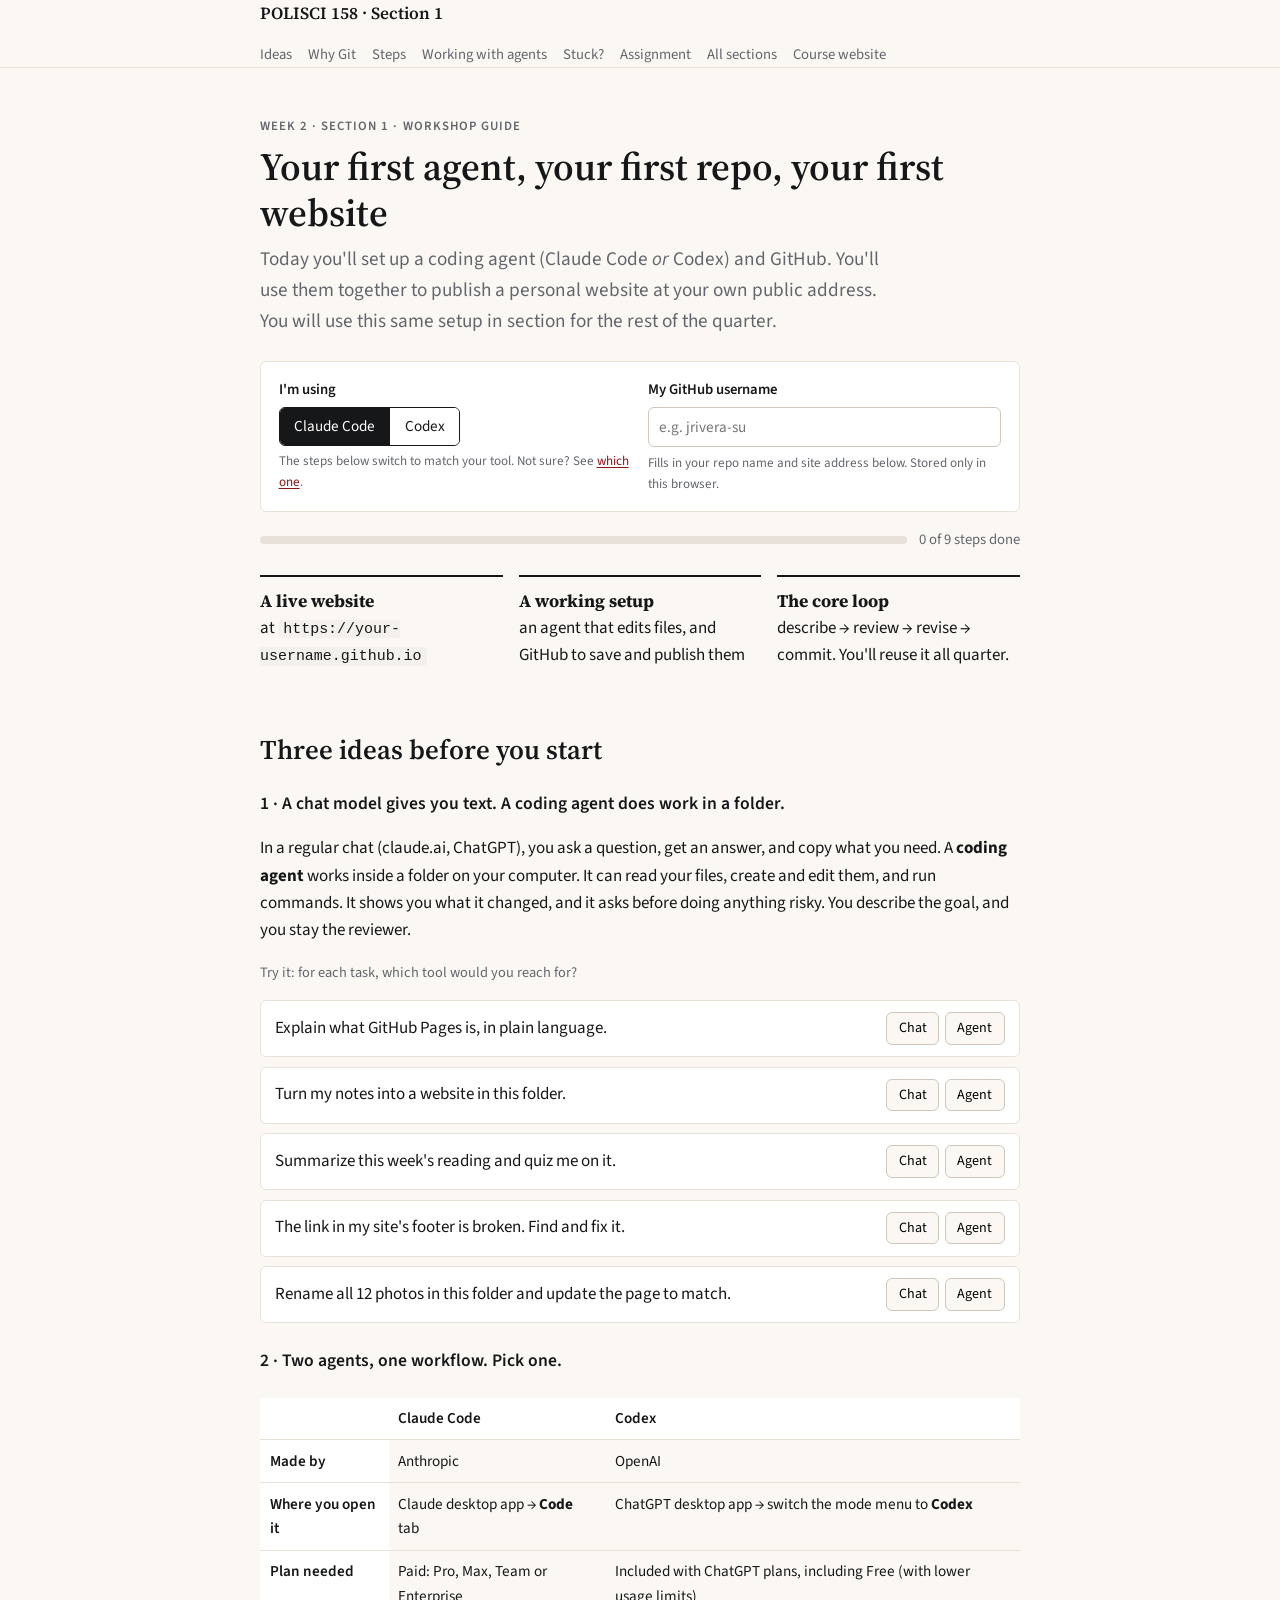
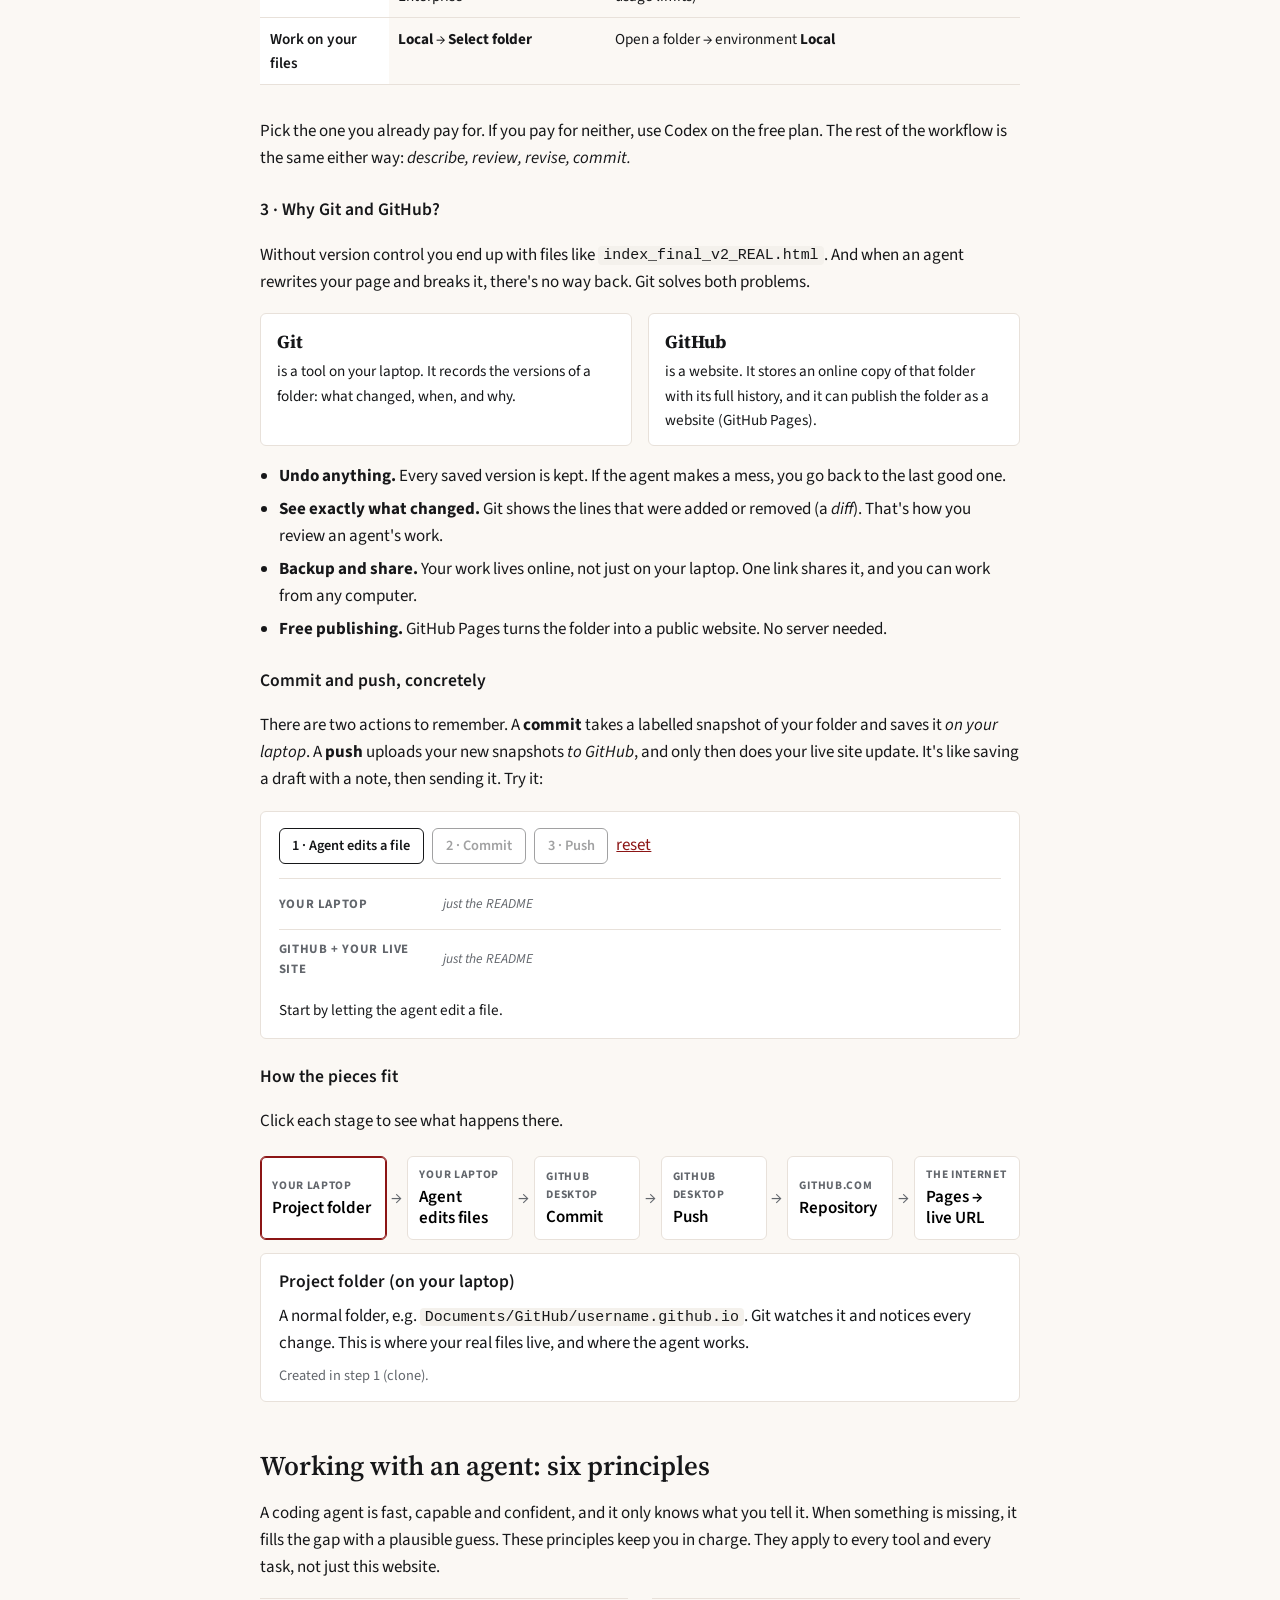
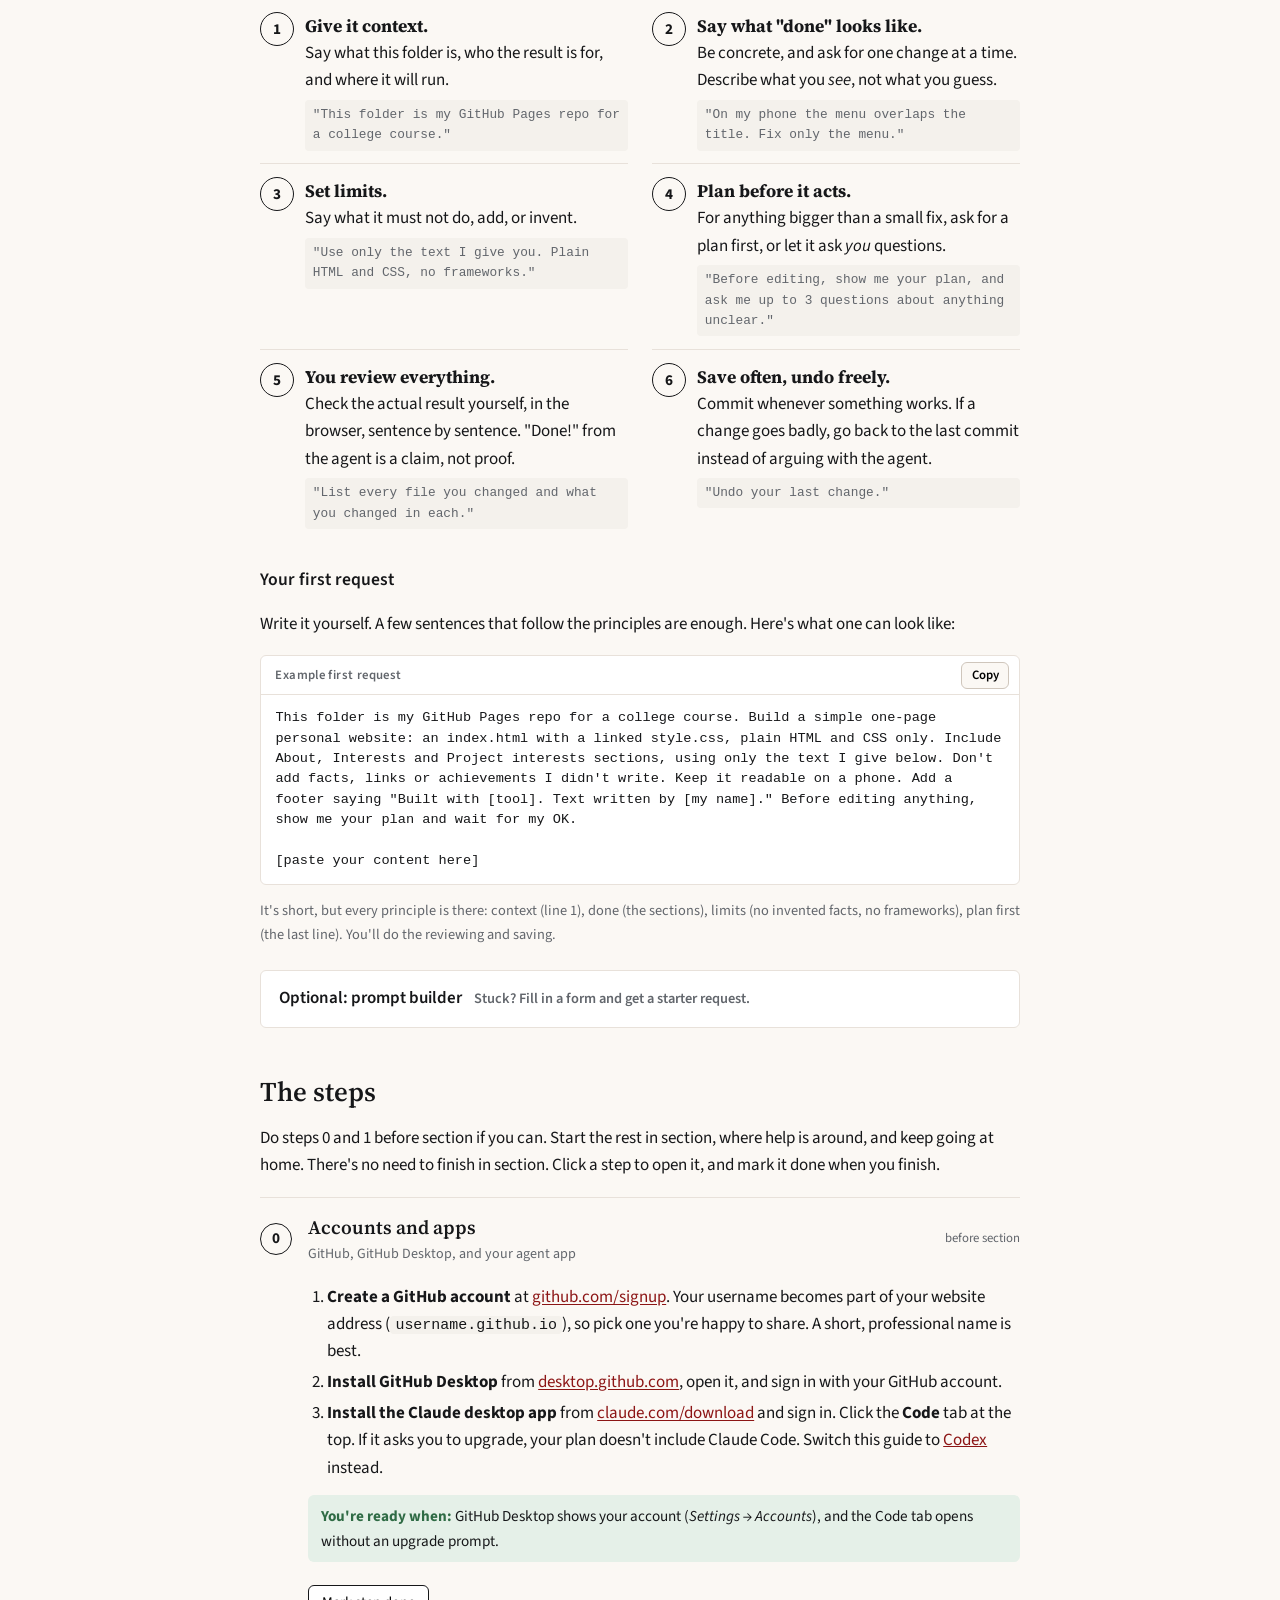
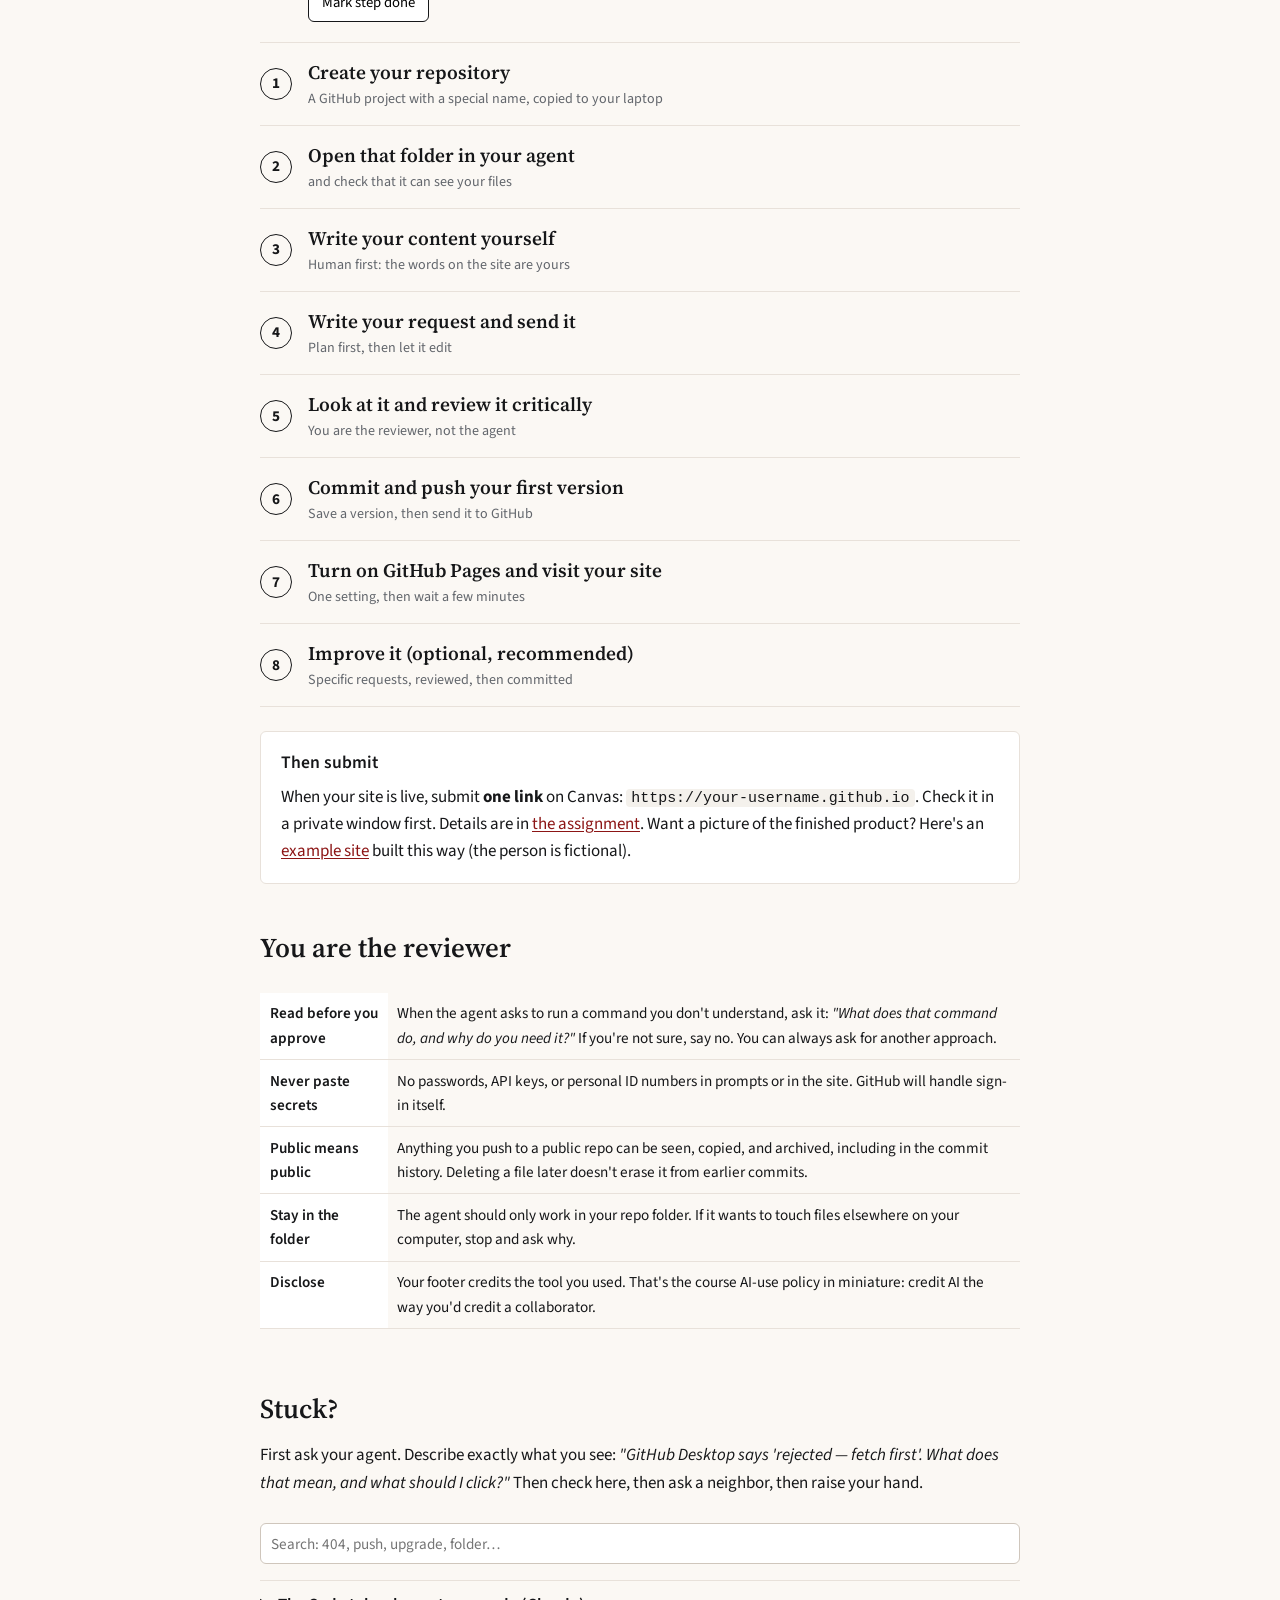
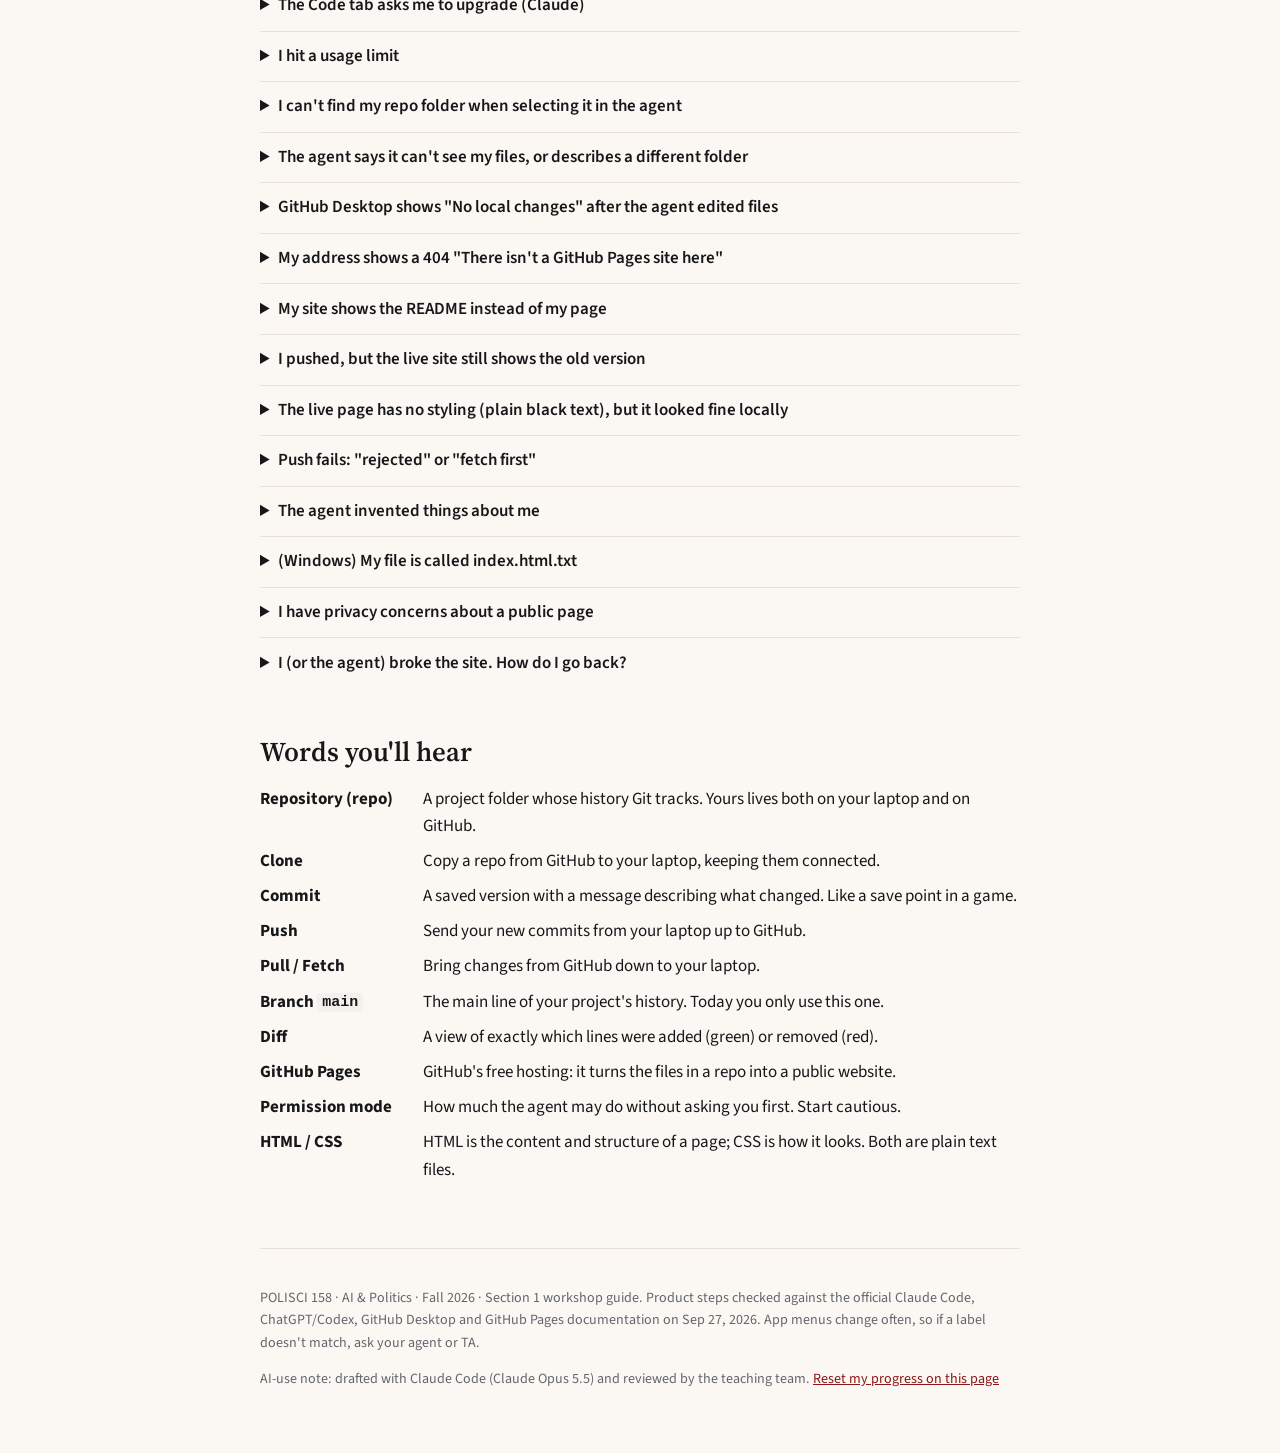
==== commit f951c2f1: "update website information" ====
--- a/docs/section-01/index.html
+++ b/docs/section-01/index.html
@@ -23,6 +23,7 @@
       <a href="#stuck">Stuck?</a>
       <a href="assignment.html">Assignment</a>
       <a href="../index.html">All sections</a>
+      <a href="https://simonepaciphd.github.io/polisci158-ai-politics/">Course website</a>
     </nav>
   </div>
 </header>
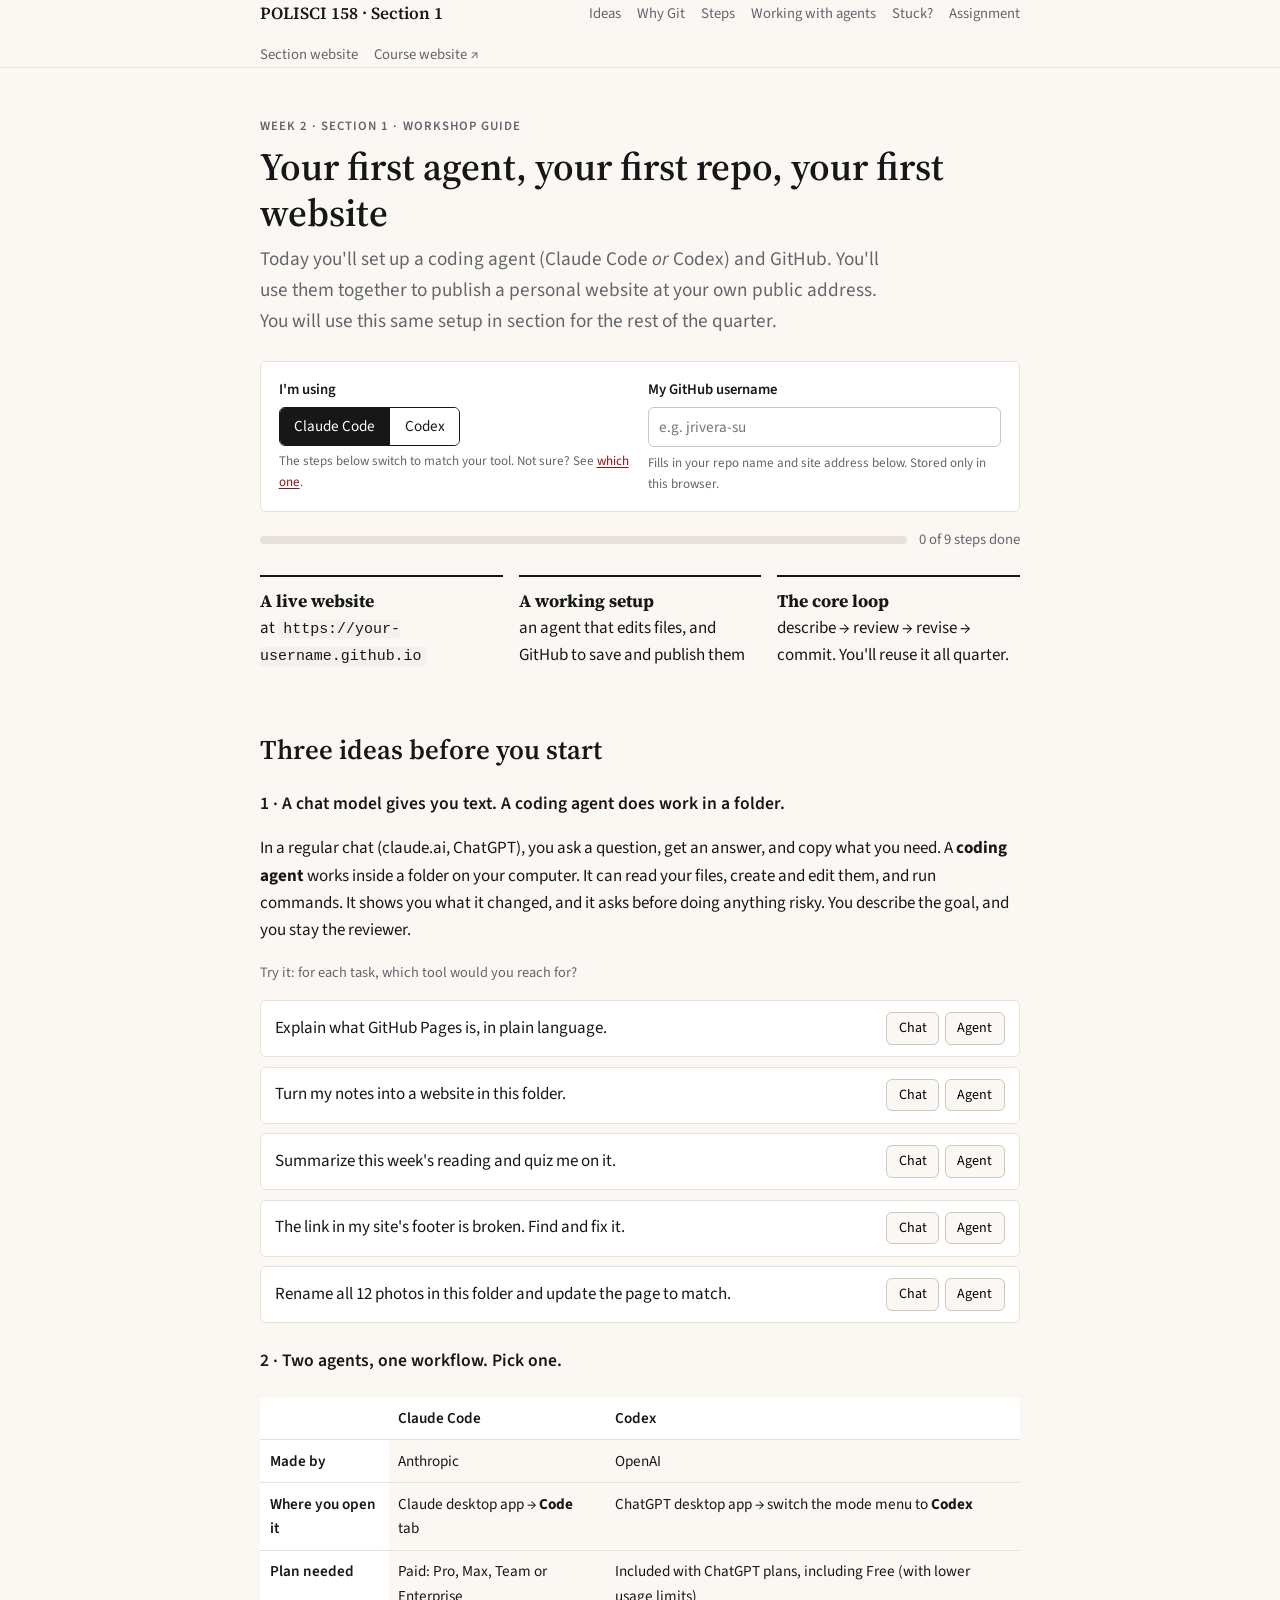
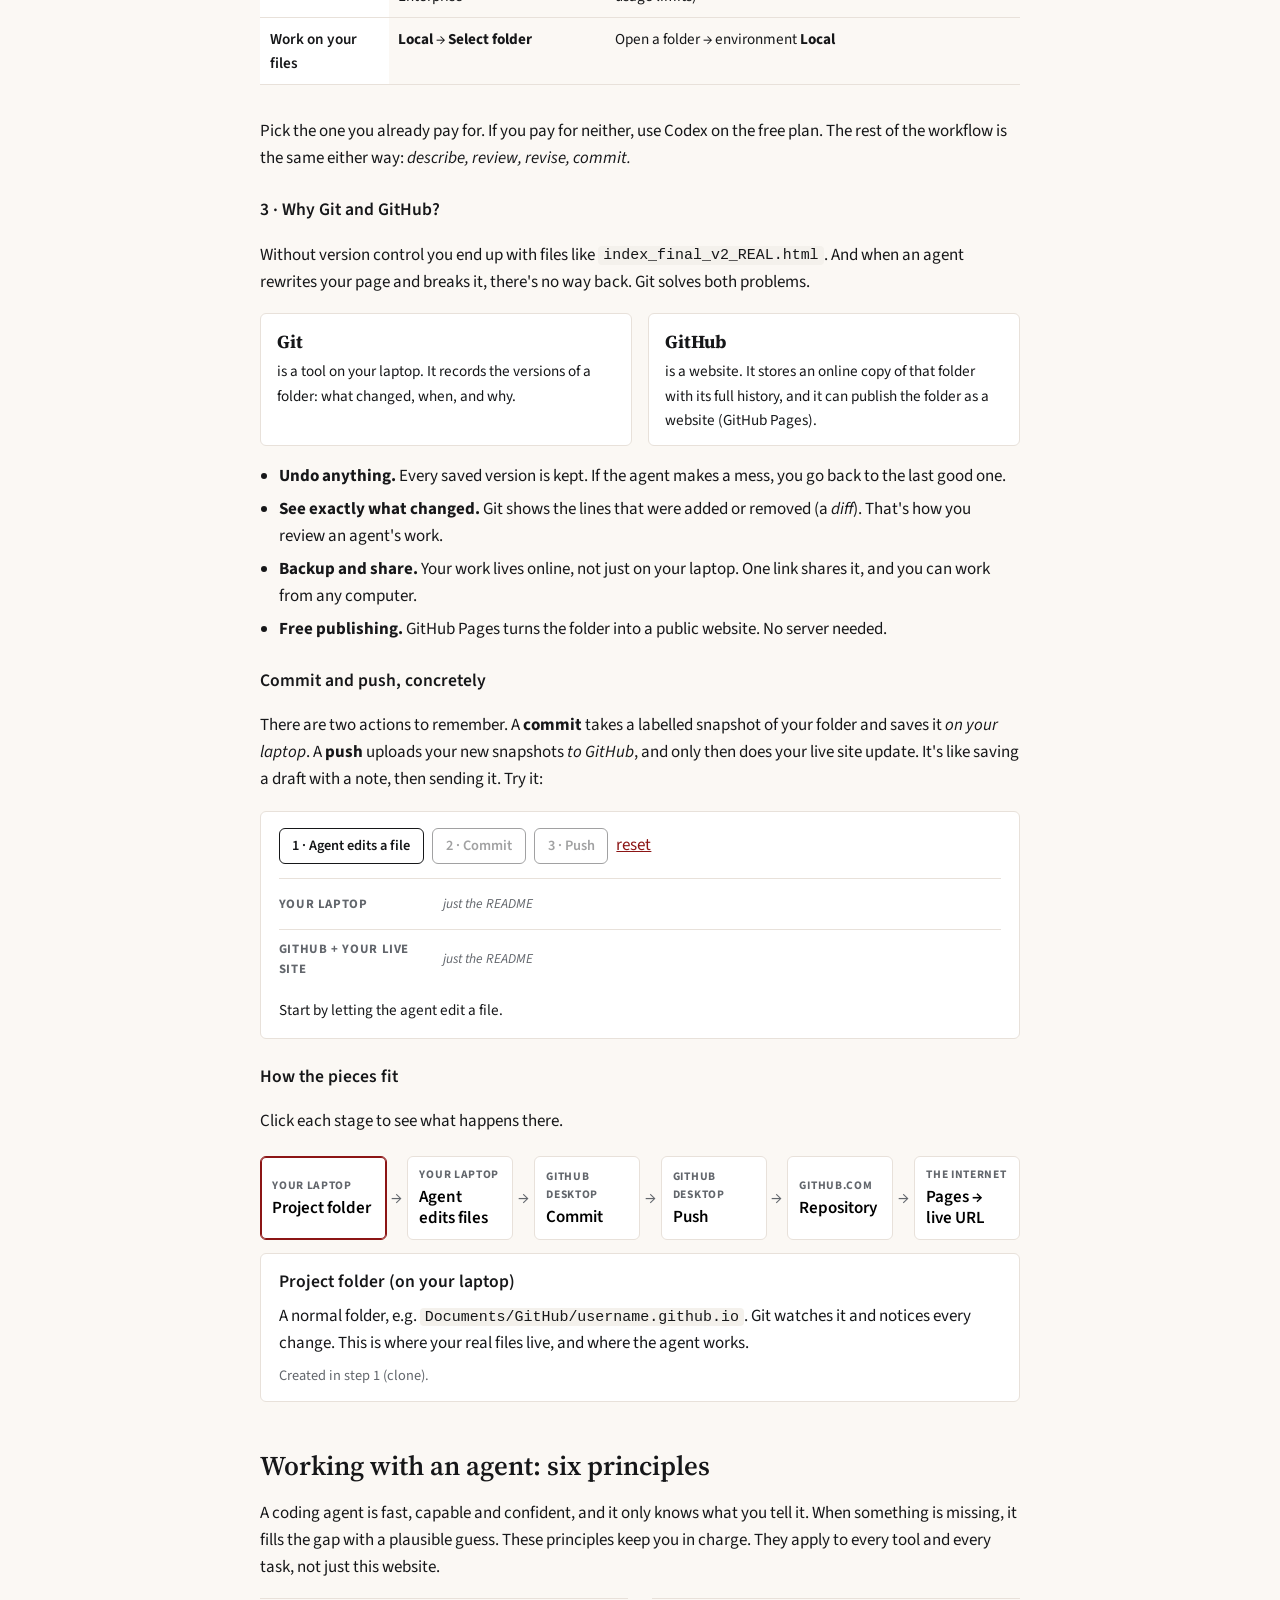
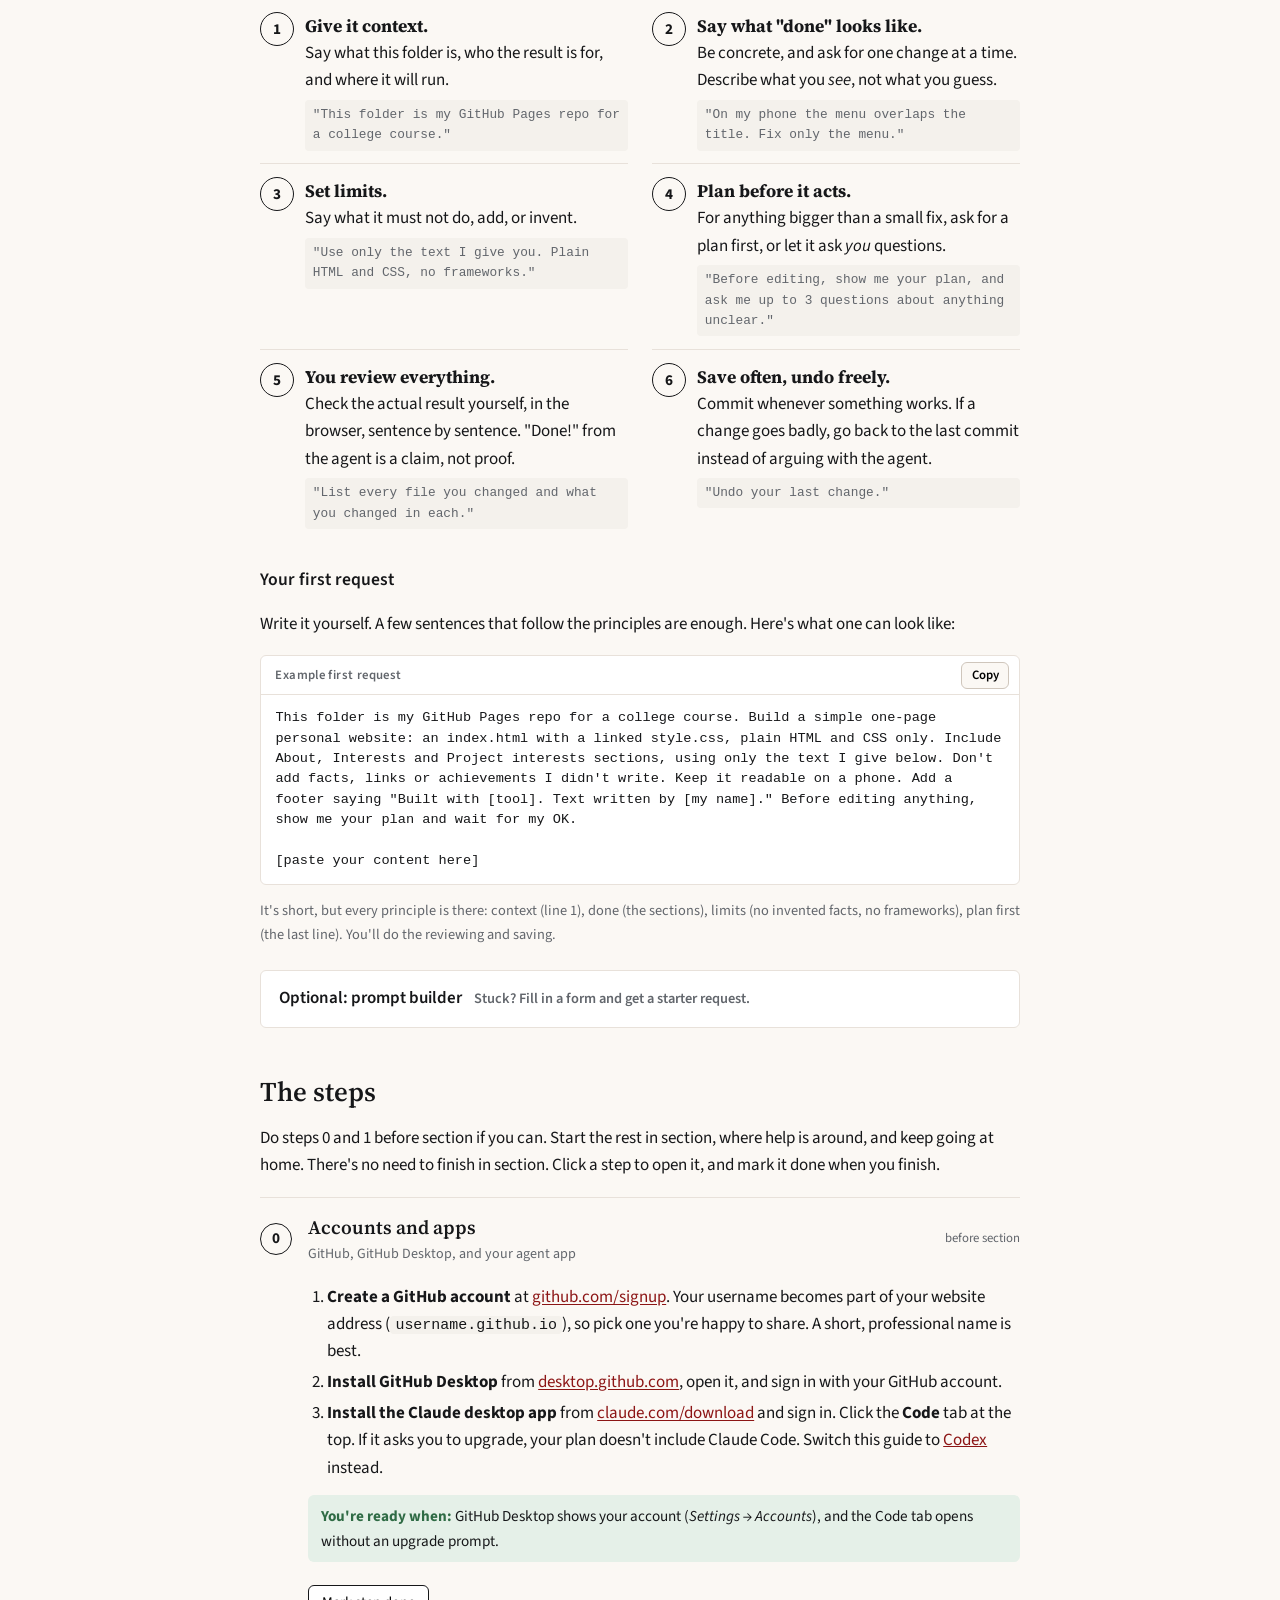
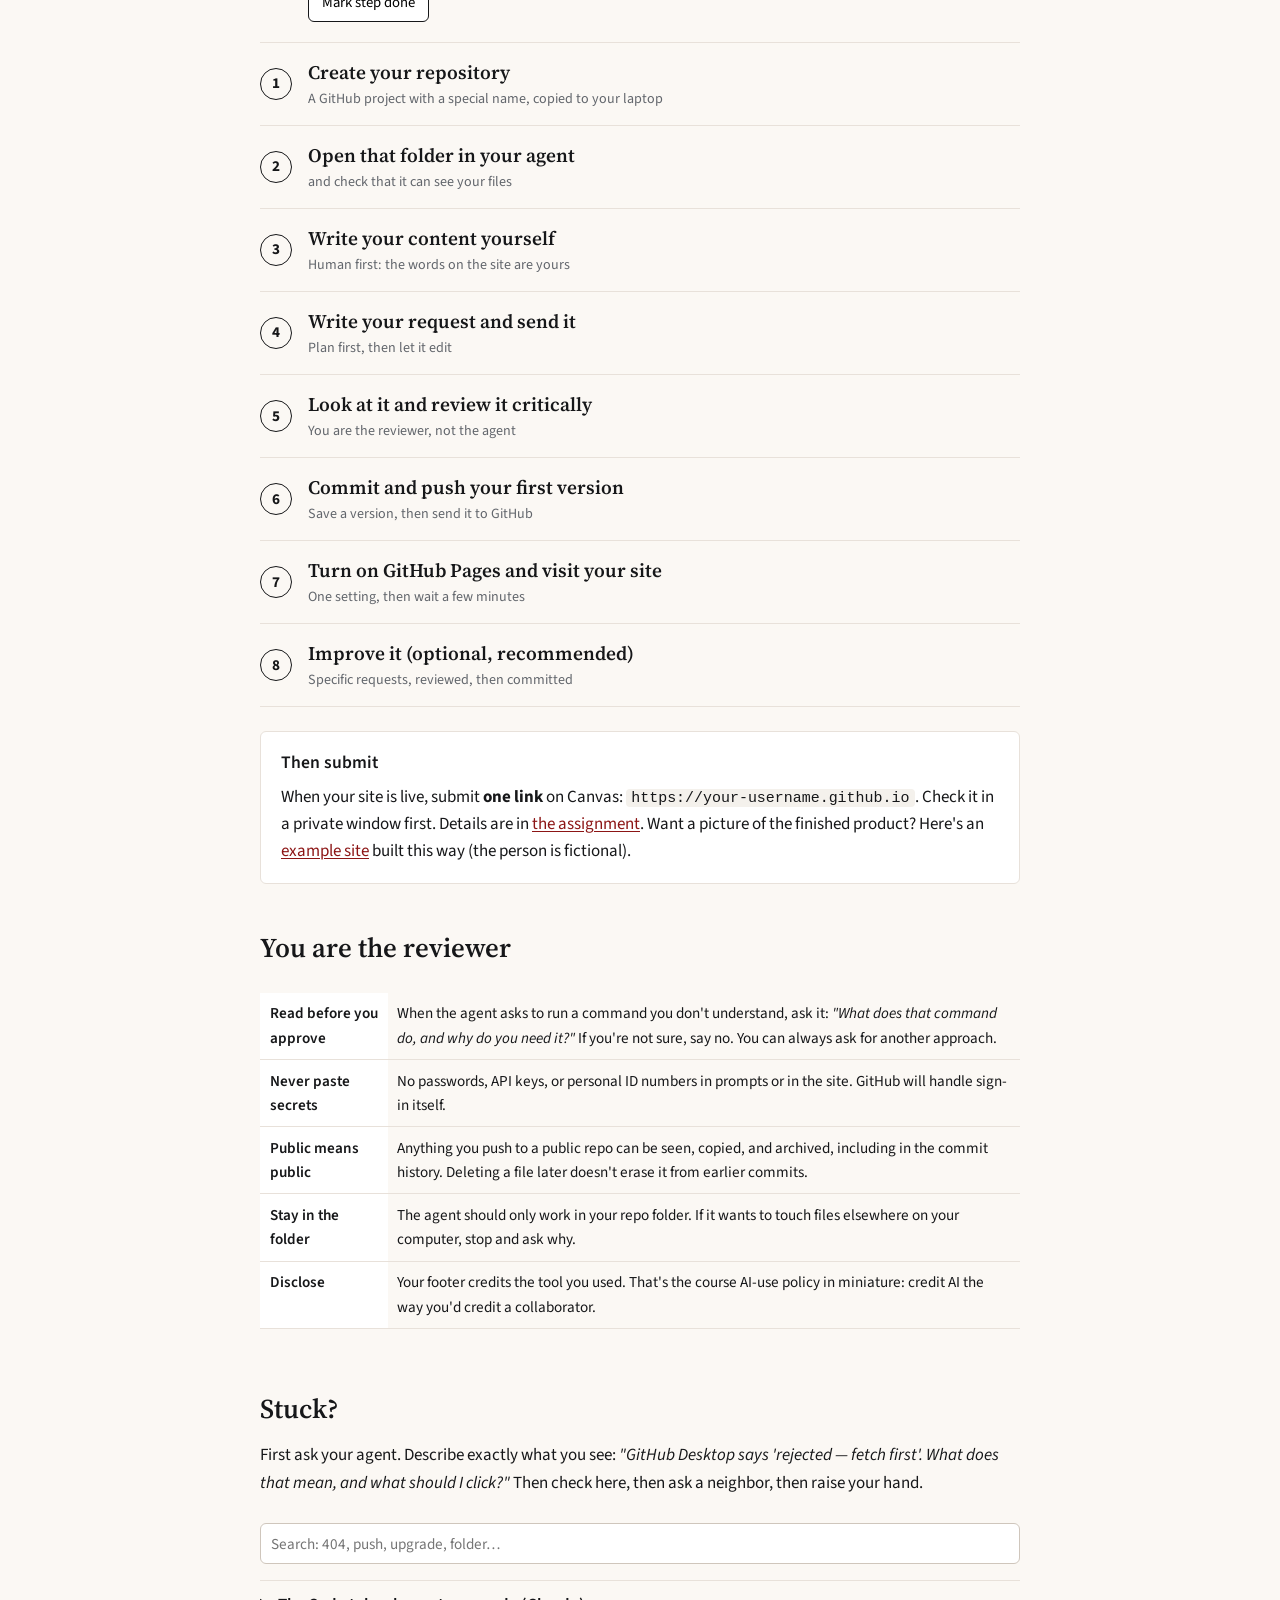
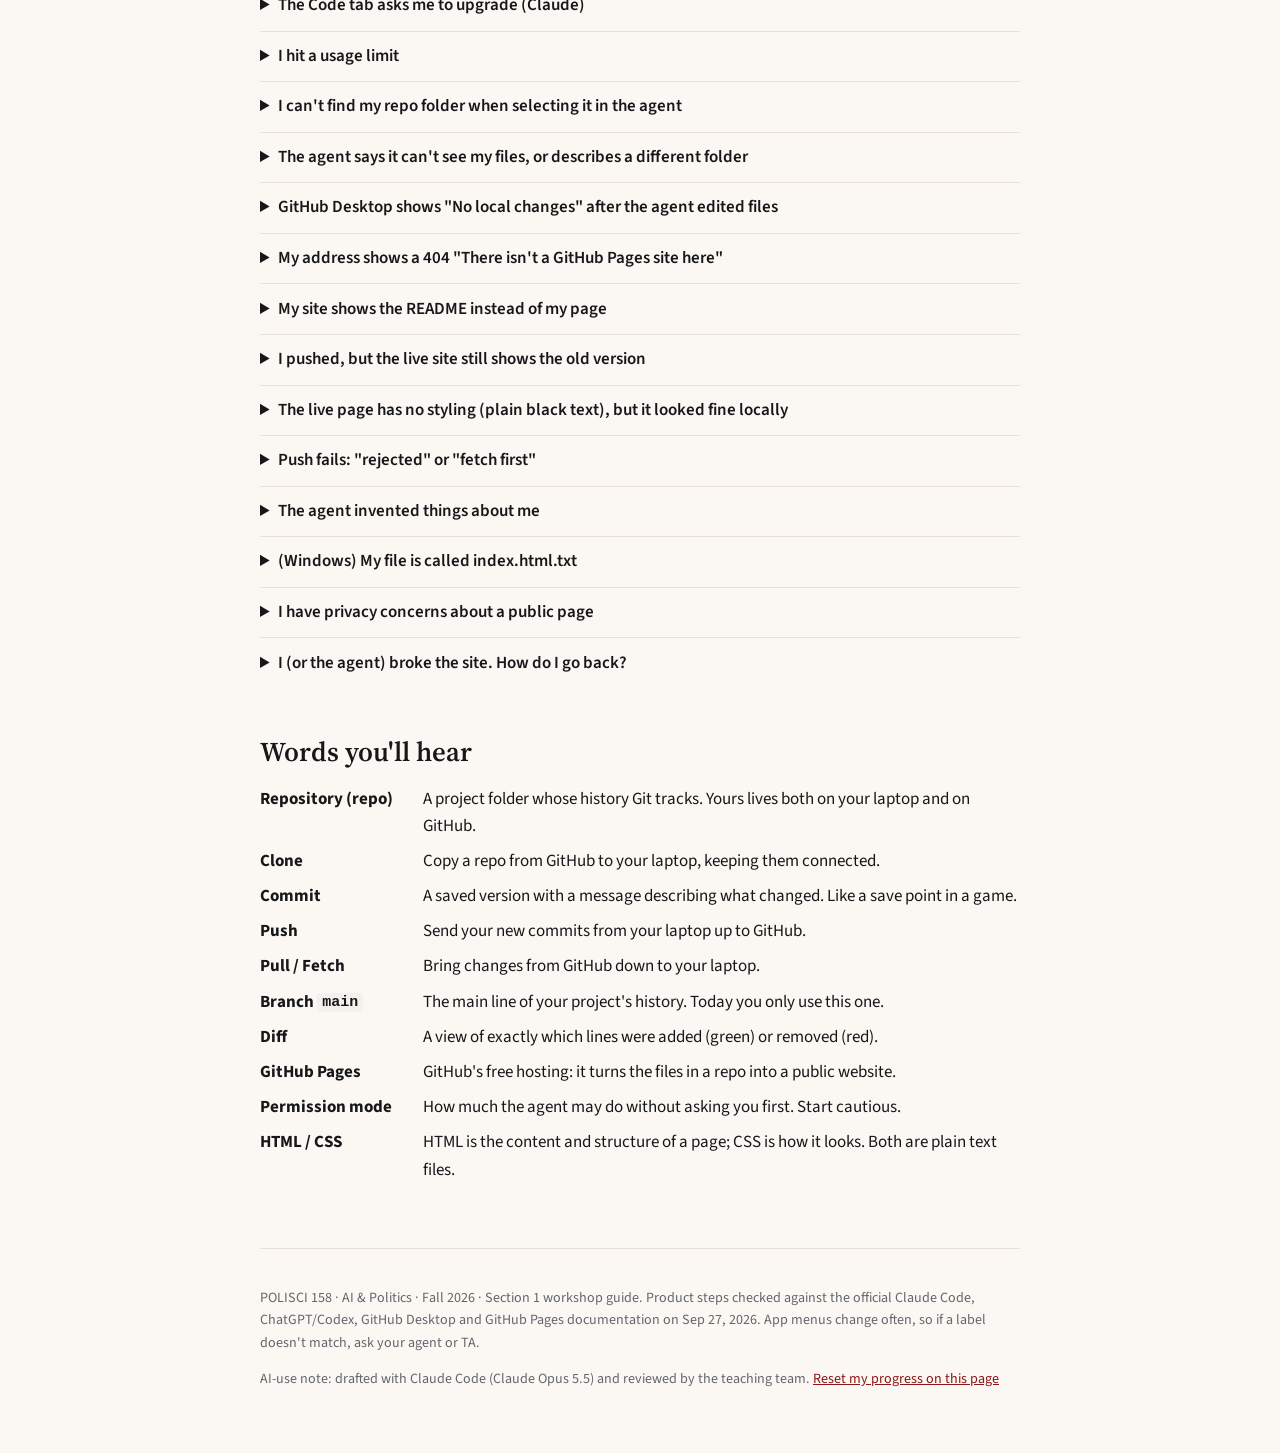
==== commit c174913c: "Add Section 6 lab; make Section/Course website links visible on every section page Co-Authored-By: C" ====
--- a/docs/section-01/index.html
+++ b/docs/section-01/index.html
@@ -9,6 +9,12 @@
 <link rel="preconnect" href="https://fonts.gstatic.com" crossorigin>
 <link href="https://fonts.googleapis.com/css2?family=Source+Sans+3:wght@400;600;700&family=Source+Serif+4:wght@400;600;700&display=swap" rel="stylesheet">
 <link rel="stylesheet" href="style.css">
+<style>
+  /* Added on the section website: links back to the hub and course site, visible at every width */
+  .topbar .site-links { display: flex; gap: 1rem; font-size: .92rem; }
+  .topbar .site-links a { color: var(--muted); text-decoration: none; }
+  .topbar .site-links a:hover { color: var(--accent); }
+</style>
 </head>
 <body data-route="claude">
 
@@ -22,9 +28,11 @@
       <a href="#principles">Working with agents</a>
       <a href="#stuck">Stuck?</a>
       <a href="assignment.html">Assignment</a>
-      <a href="../index.html">All sections</a>
-      <a href="https://simonepaciphd.github.io/polisci158-ai-politics/">Course website</a>
     </nav>
+    <div class="site-links">
+      <a href="../index.html">Section website</a>
+      <a href="https://simonepaciphd.github.io/polisci158-ai-politics/">Course website ↗</a>
+    </div>
   </div>
 </header>
 
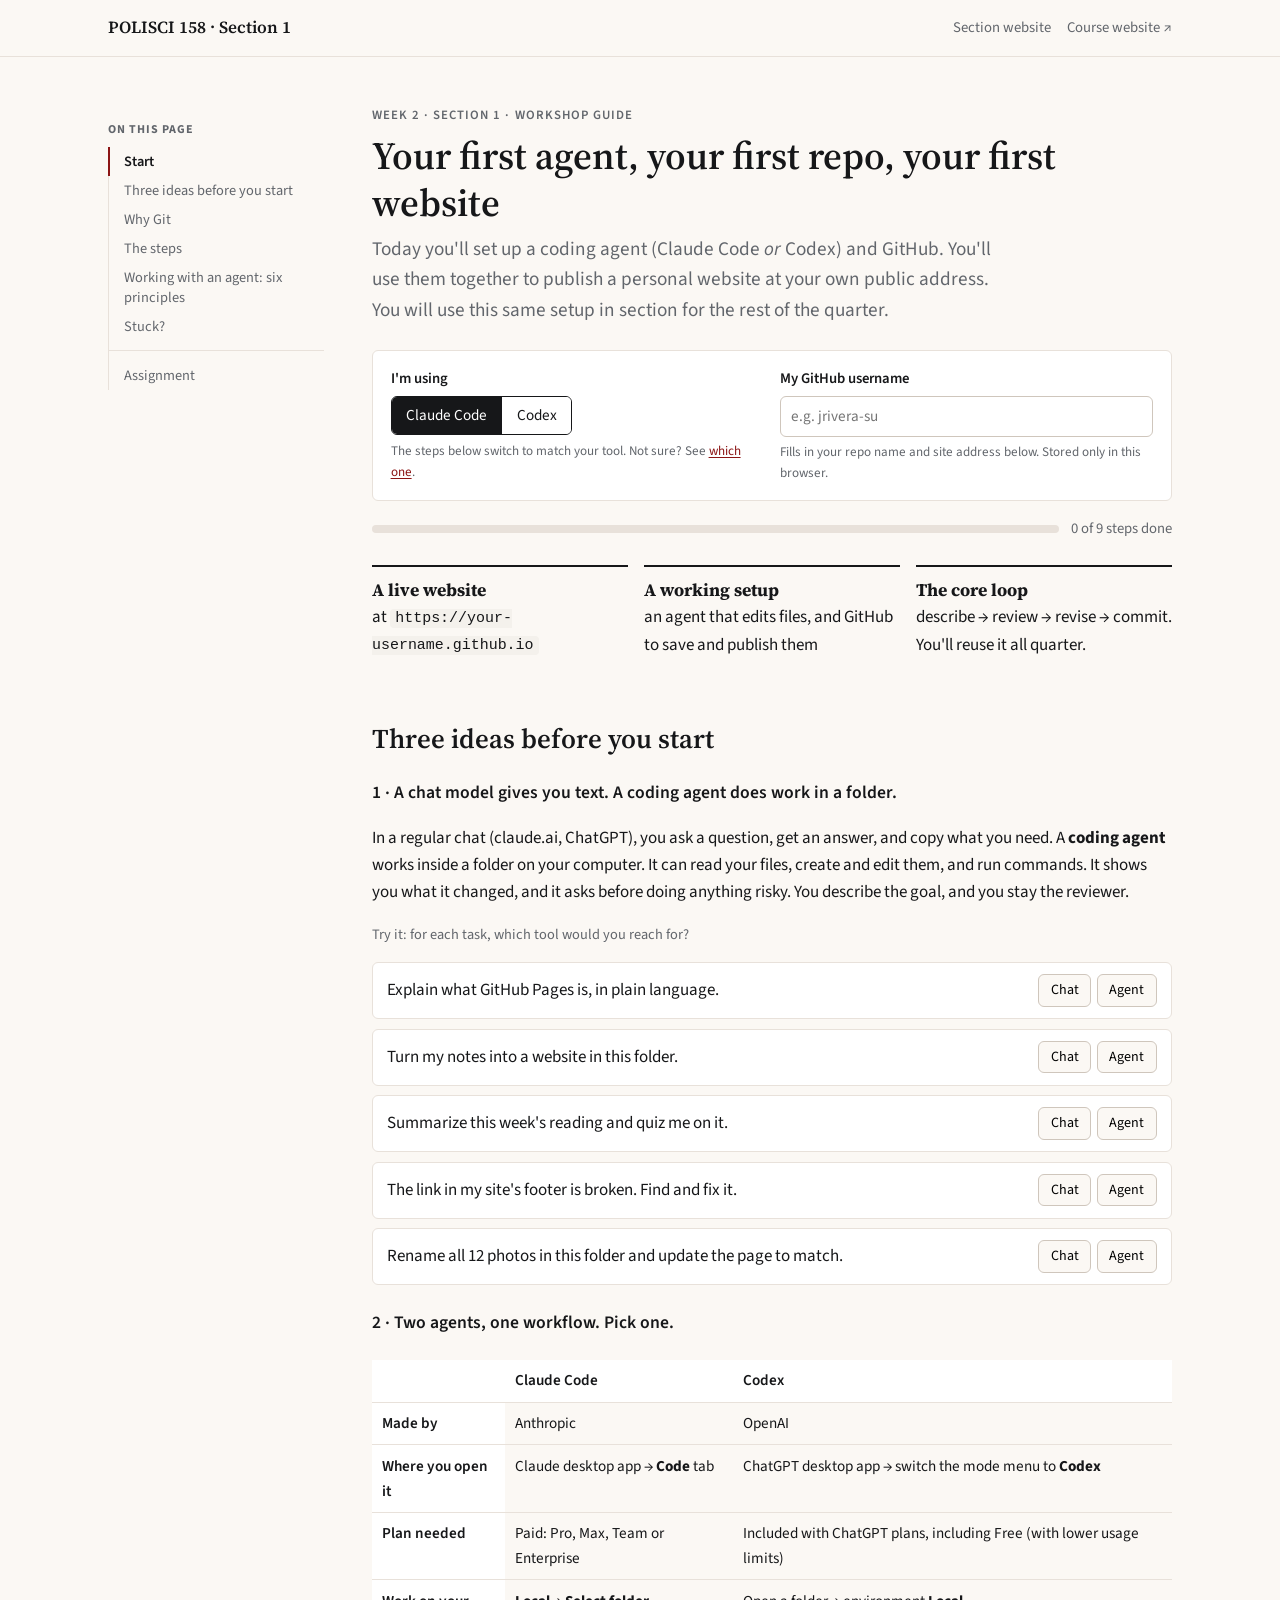
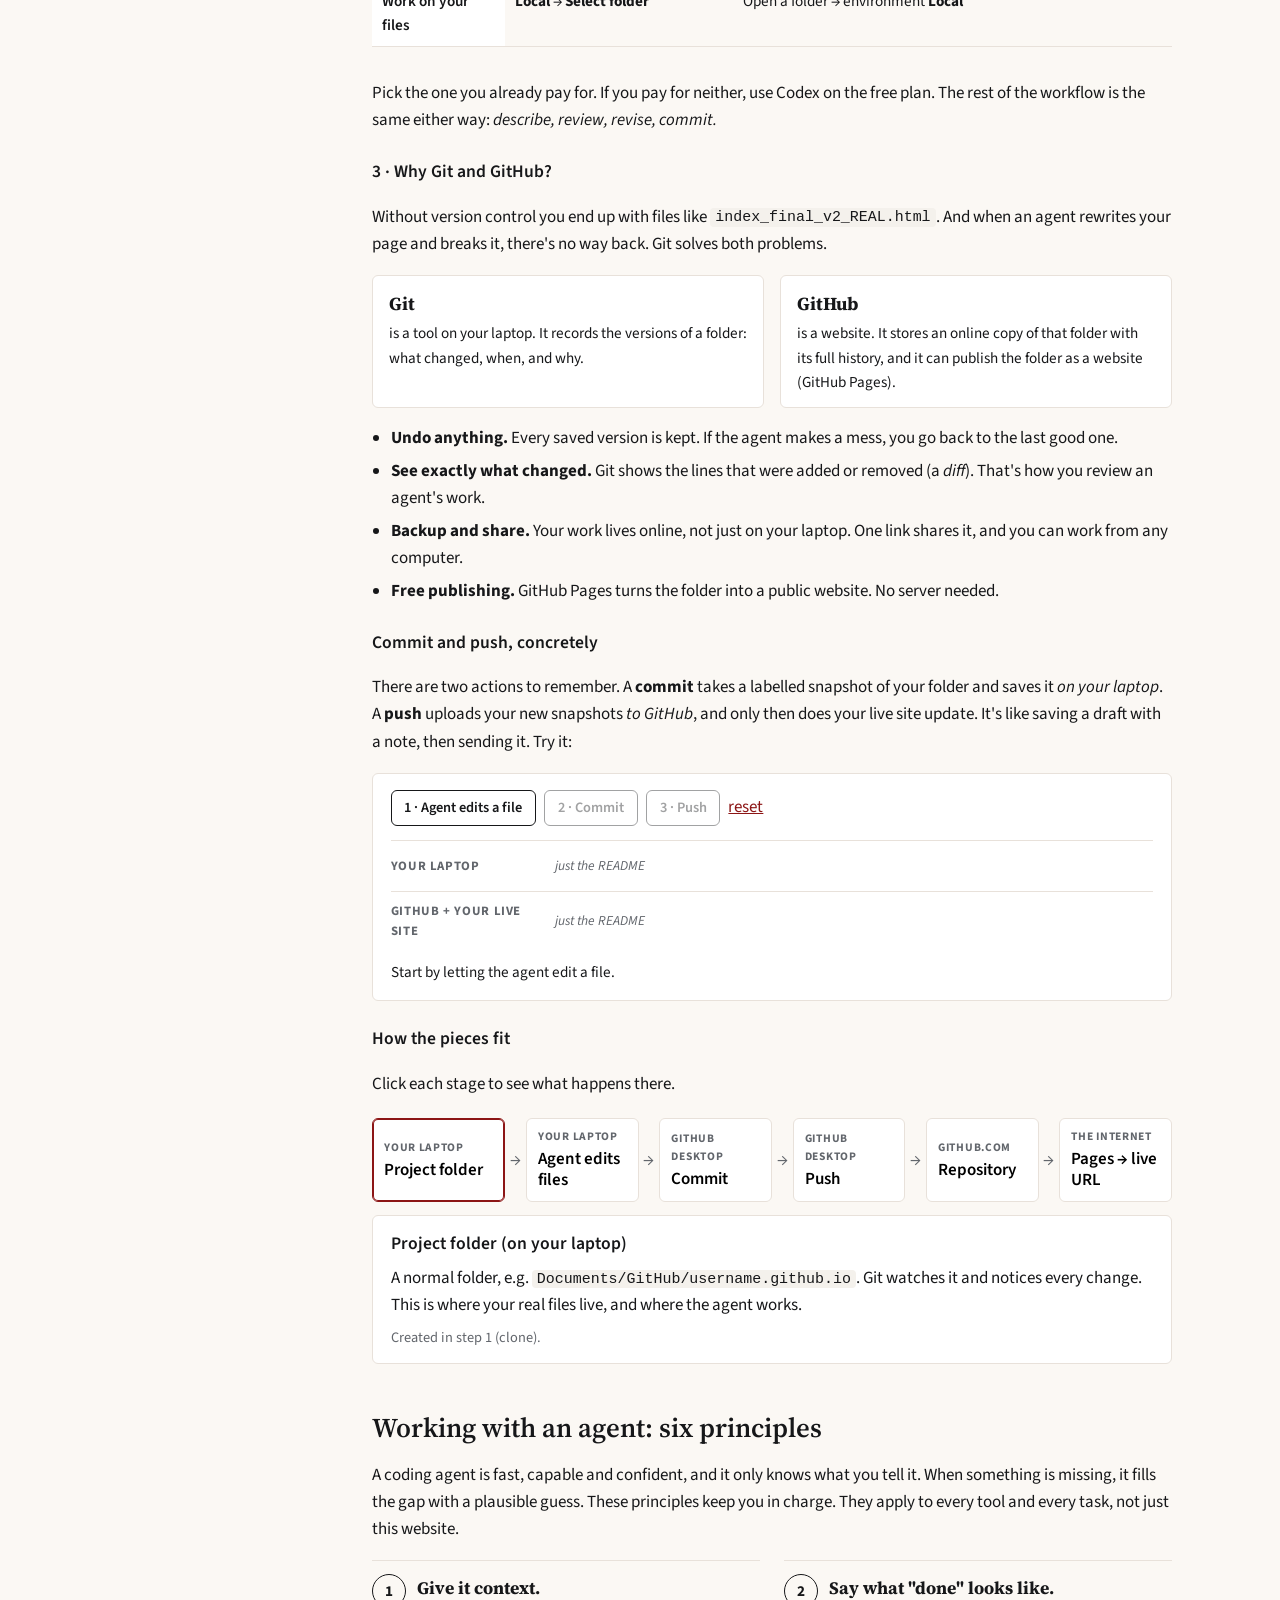
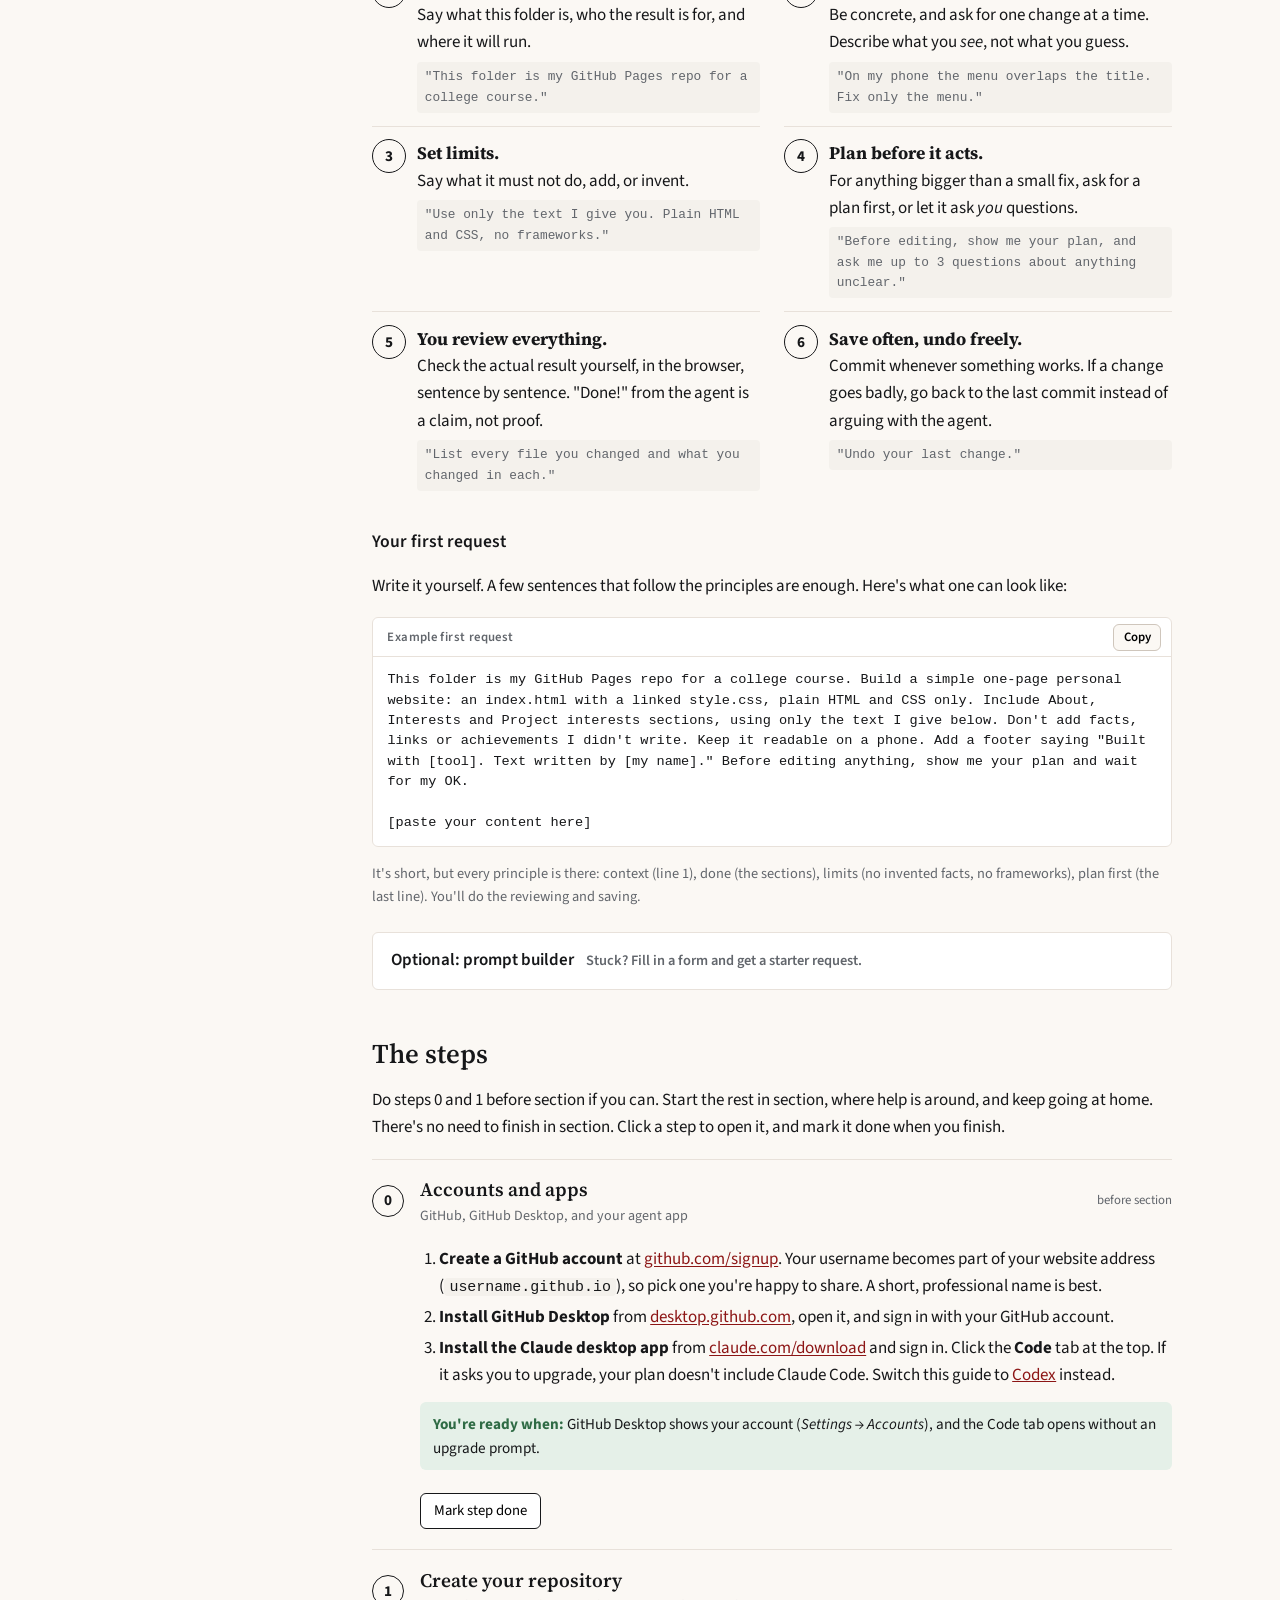
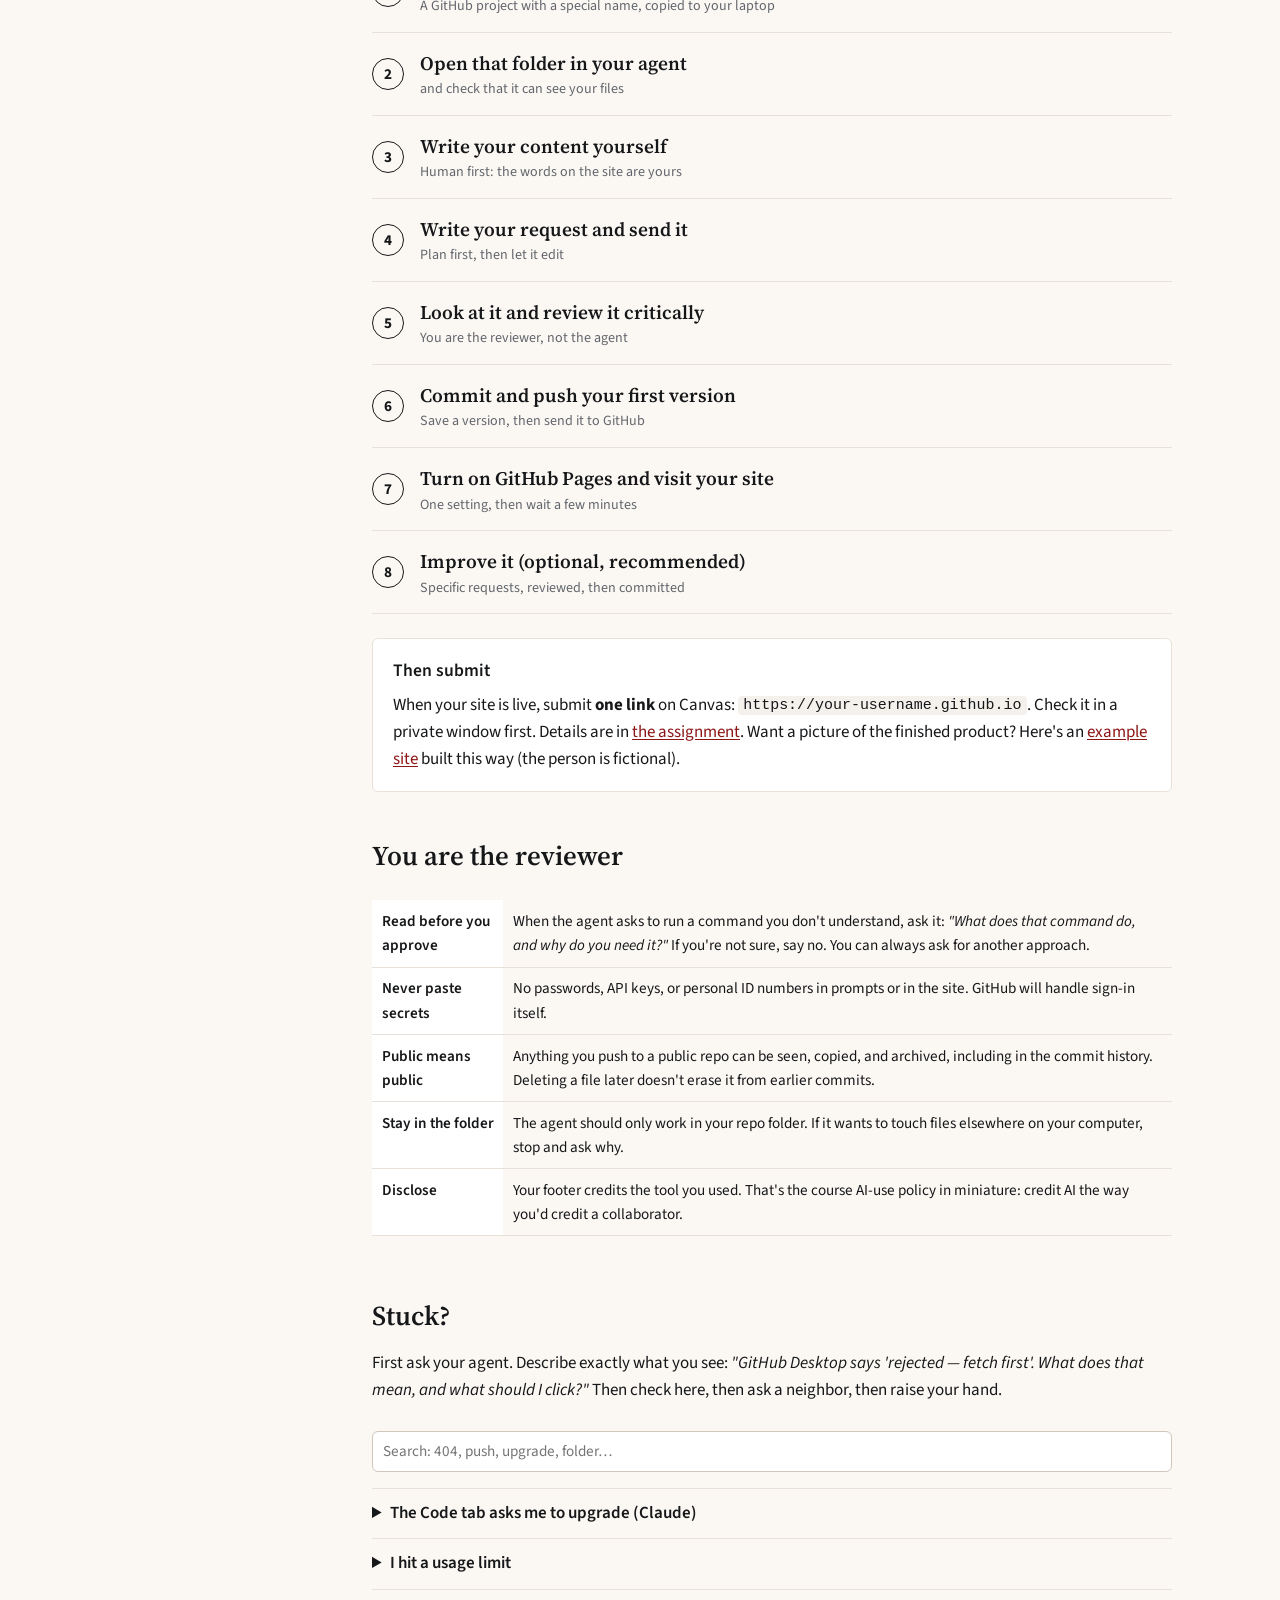
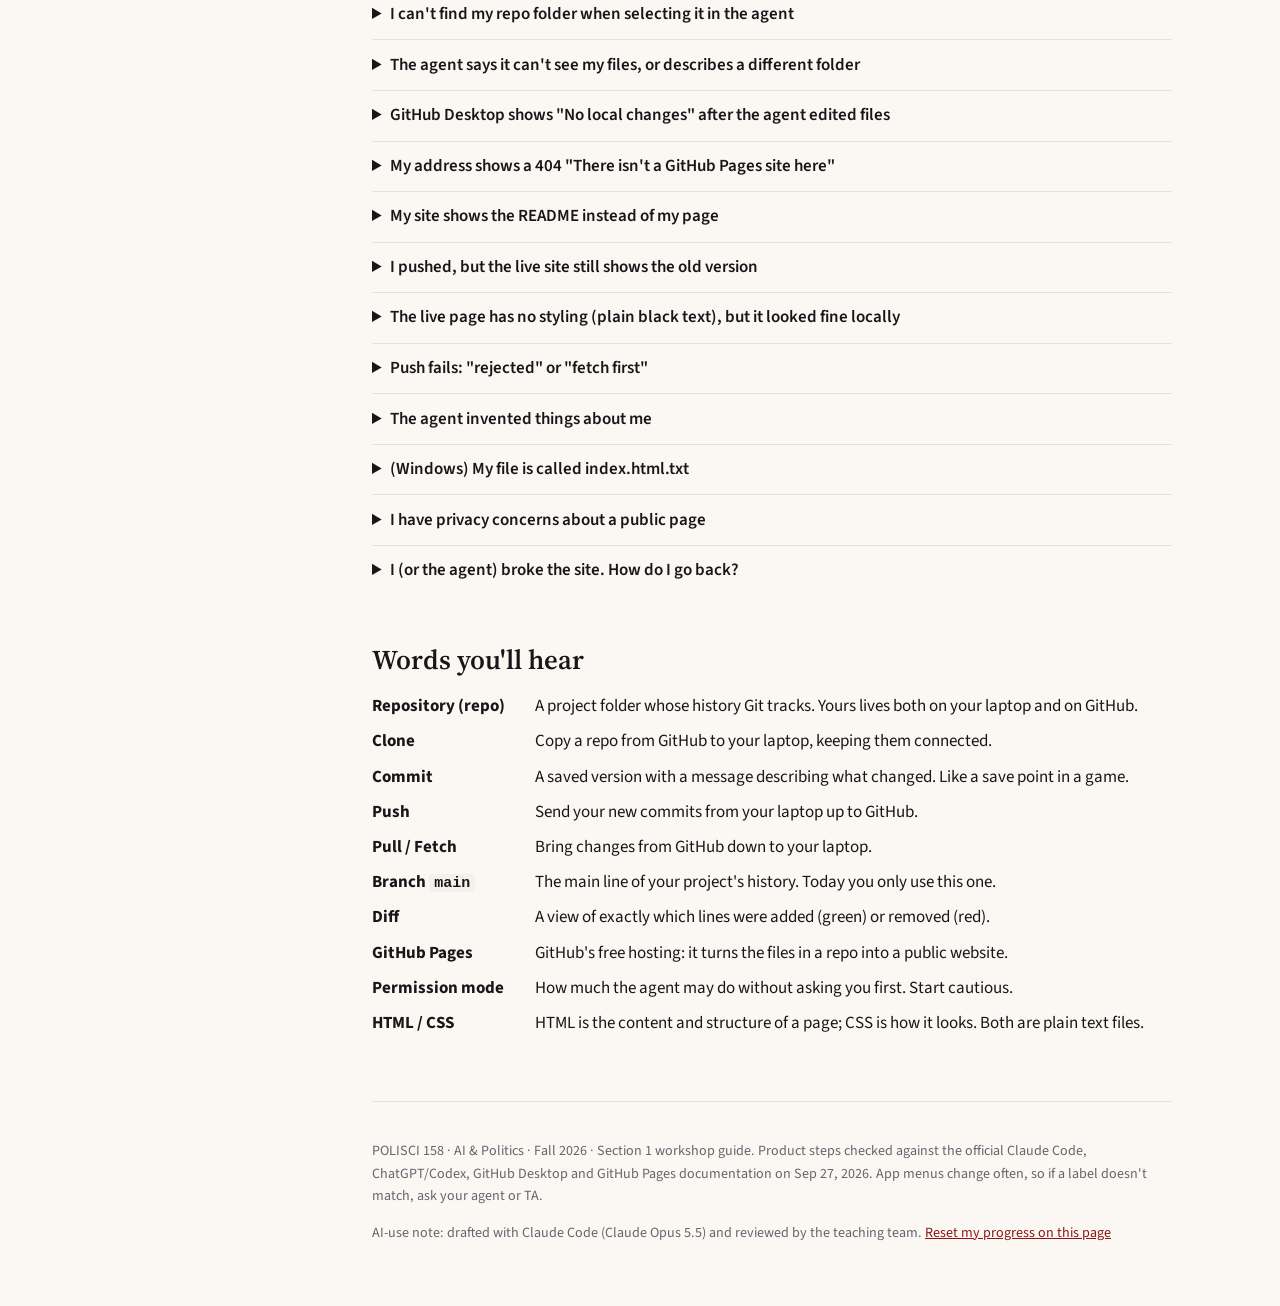
==== commit 7219a006: "Add Section 5-style left navigation to Sections 1-4 and 6 Shared assets/section-nav.js + section-nav" ====
--- a/docs/section-01/index.html
+++ b/docs/section-01/index.html
@@ -15,6 +15,7 @@
   .topbar .site-links a { color: var(--muted); text-decoration: none; }
   .topbar .site-links a:hover { color: var(--accent); }
 </style>
+<link rel="stylesheet" href="../assets/section-nav.css">
 </head>
 <body data-route="claude">
 
@@ -540,5 +541,6 @@
 </main>
 
 <script src="app.js"></script>
+<script src="../assets/section-nav.js" defer></script>
 </body>
 </html>
--- a/docs/assets/section-nav.css
+++ b/docs/assets/section-nav.css
@@ -0,0 +1,34 @@
+/* POLISCI 158 · Left "On this page" navigation for section pages.
+   Same look as the Section 5 lab. section-nav.js builds the sidebar from the
+   page's top-bar links and headings; this file only styles it.
+   Below 1080px the sidebar is hidden and the page looks exactly as before. */
+
+.snx-nav { display: none; }
+
+@media (min-width: 1080px) {
+  .snx-layout {
+    display: grid; align-items: start; justify-content: center; gap: 3rem;
+    grid-template-columns: 13.5rem minmax(0, var(--snx-main, 50rem));
+    max-width: calc(13.5rem + 3rem + var(--snx-main, 50rem) + 2.5rem);
+    margin: 0 auto; padding: 0 1.25rem;
+  }
+  .snx-layout > main { grid-column: 2; grid-row: 1; max-width: none; margin: 0; padding: 0; min-width: 0; }
+  .snx-nav {
+    display: block; grid-column: 1; grid-row: 1;
+    position: sticky; top: 4.5rem; padding-top: 3rem;
+    max-height: calc(100vh - 4.5rem); overflow-y: auto;
+  }
+  /* The sidebar replaces the top-bar page links; keep the bar as wide as the layout */
+  body.snx-on .topbar nav { display: none; }
+  body.snx-on .topbar .wrap { max-width: calc(13.5rem + 3rem + var(--snx-main, 50rem) + 2.5rem); }
+}
+
+.snx-nav .sn-h { font-size: .75rem; letter-spacing: .08em; text-transform: uppercase; color: var(--muted); font-weight: 700; margin: 0 0 .5rem; }
+.snx-nav ol { list-style: none; margin: 0; padding: 0; border-left: 1px solid var(--line); }
+.snx-nav li { margin: 0; }
+.snx-nav li a { display: block; padding: .3rem 0 .3rem .9rem; margin-left: -1px; border-left: 2px solid transparent; color: var(--muted); text-decoration: none; font-size: .9rem; line-height: 1.35; }
+.snx-nav li a:hover { color: var(--fg); }
+.snx-nav li a[aria-current="true"] { color: var(--fg); font-weight: 600; border-left-color: var(--accent); }
+.snx-nav li.sn-sep { margin-top: .6rem; padding-top: .6rem; border-top: 1px solid var(--line); }
+
+@media print { .snx-nav { display: none !important; } }
